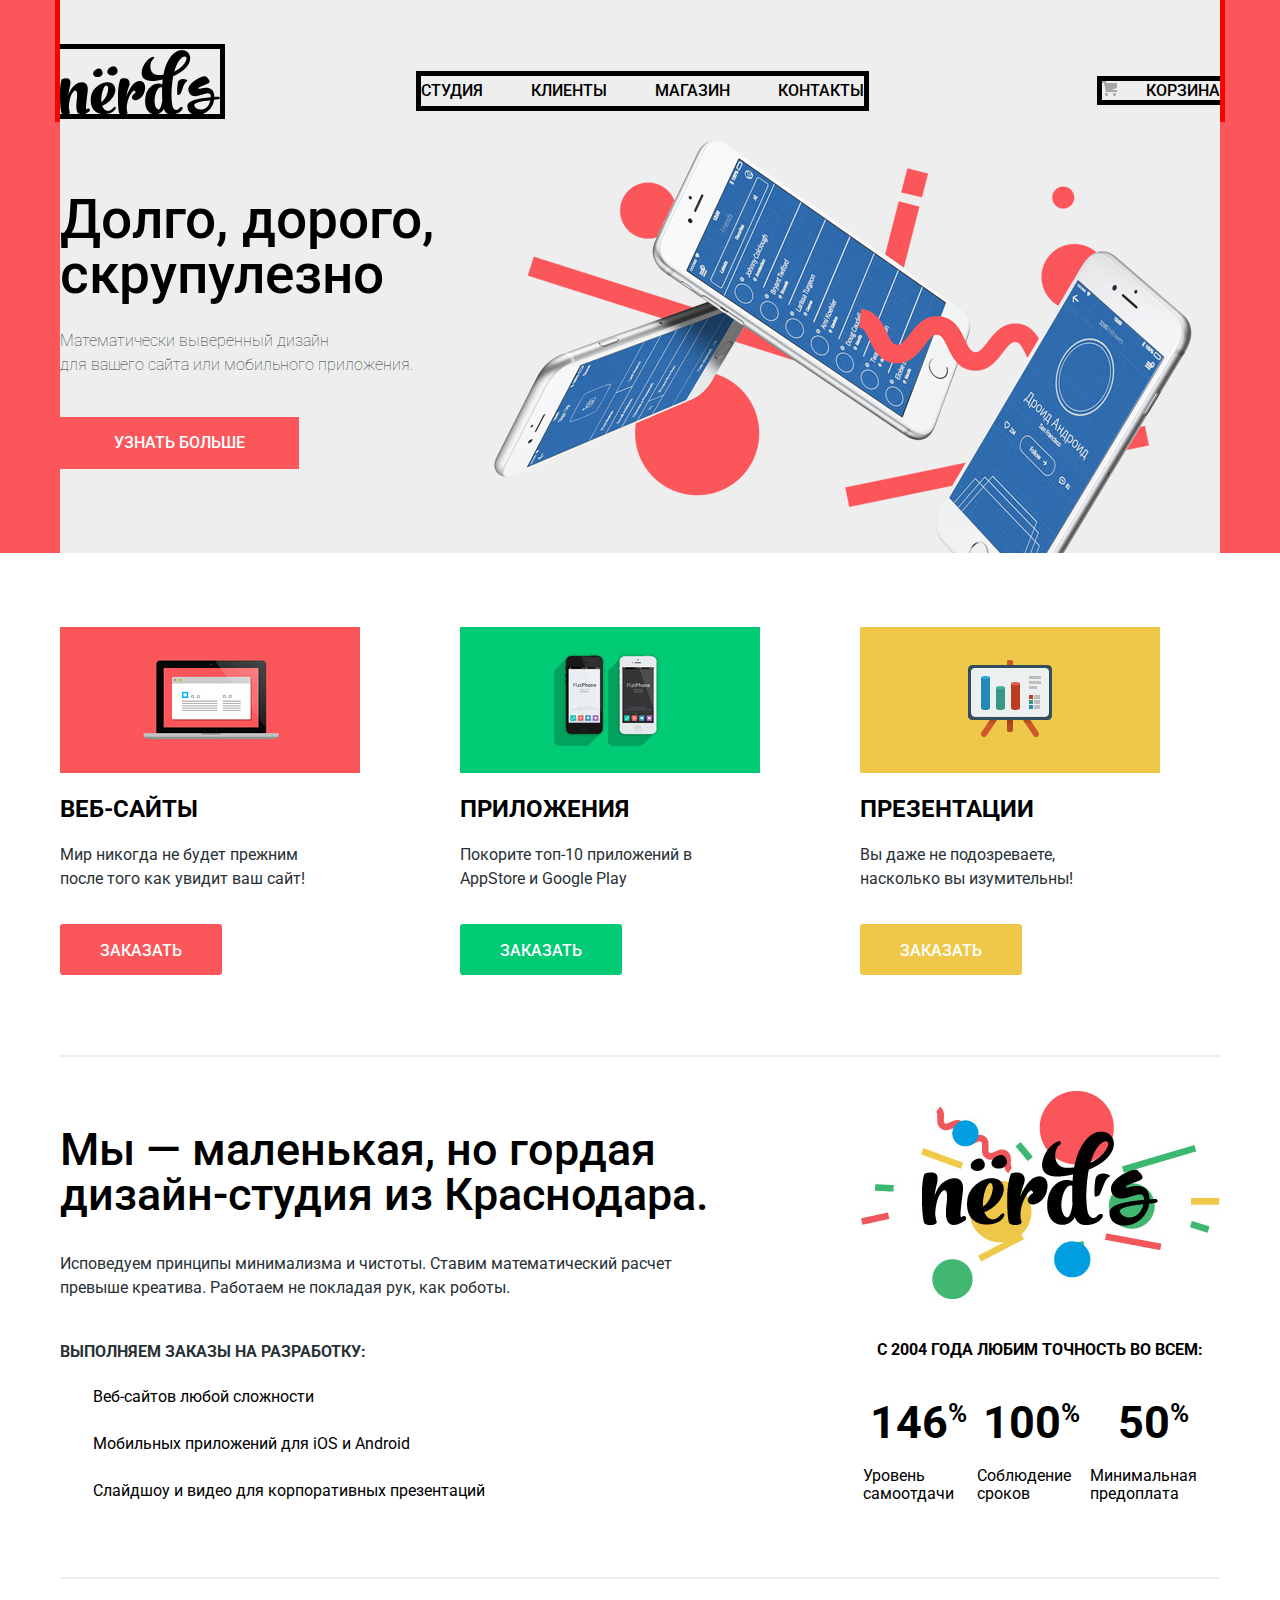
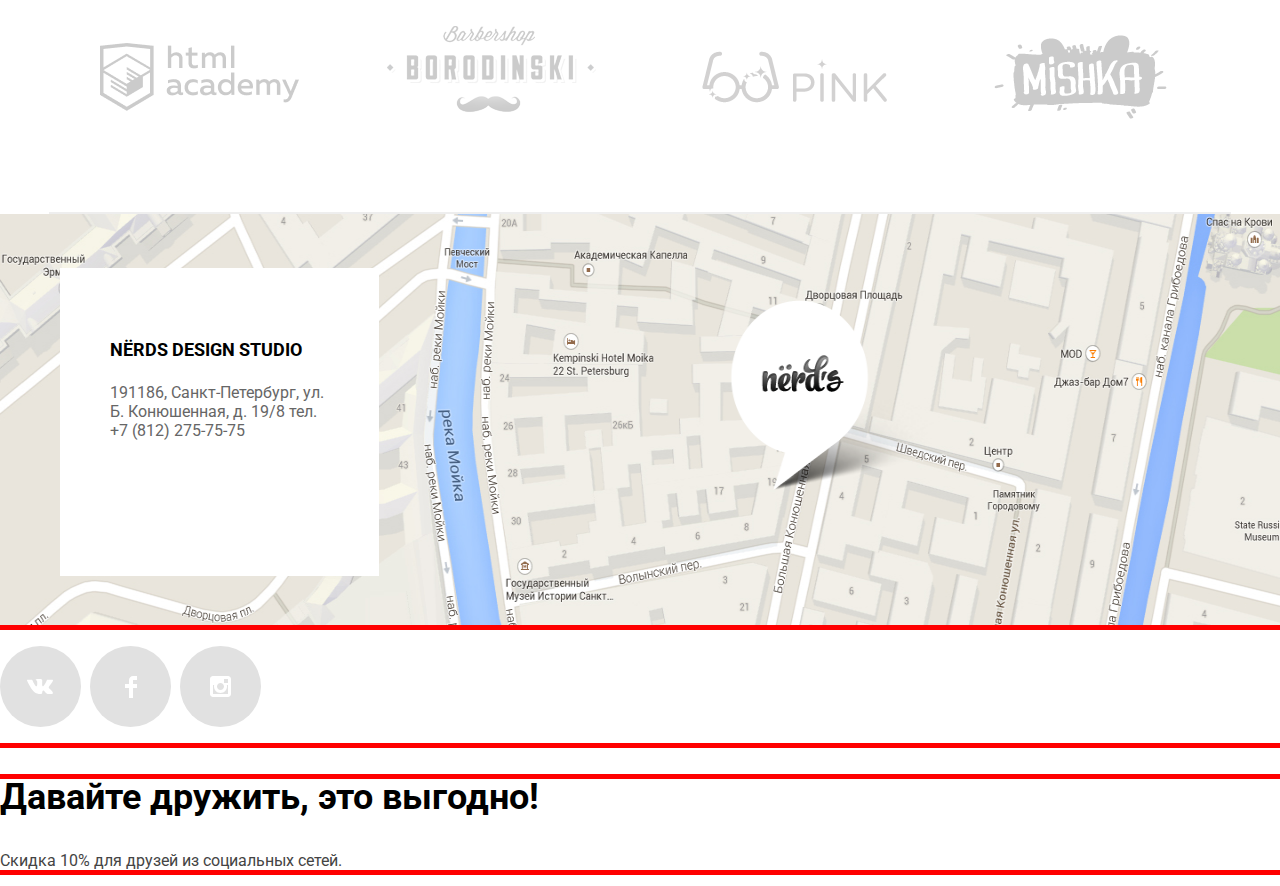
==== index.html @ 8b8b70e6 "Начинаем базовую стилизацию_15" ====
<!DOCTYPE html>
<html lang="ru" class="page">

<head>
    <meta charset="utf-8">
    <title>HTML Academy: Нёрдс</title>
    <link rel="stylesheet" href="css/normalize.css">
    <link rel="stylesheet" href="css/style.css">
    <link href="https://fonts.googleapis.com/css2?family=Roboto:wght@100;500;700&display=swap" rel="stylesheet">

</head>

<body class="page-body">
    <div class="header-bg">
        <div class="container">
            <header class="navigation">
                <nav class="main-navigation">
                    <h1 class="visually-hidden">Дизайн студия</h1>
                    <a href="index.html" class="logo">
                        <svg width="160" height="66" viewBox="0 0 160 66" fill="none" xmlns="http://www.w3.org/2000/svg">
                            <path fill-rule="evenodd" clip-rule="evenodd"
                                d="M48.031 24.783C51.682 28.757 59.647 25.158 57.062 19.861C55.336 16.305 52.75 17.13 50.904 18.041C47.208 19.82 46.509 23.088 48.031 24.783ZM42.105 22.002C44.481 26.868 37.168 30.173 33.813 26.523C32.415 24.968 33.058 21.963 36.449 20.33C38.146 19.494 40.522 18.734 42.105 22.002ZM157.936 50.374C156.715 50.5332 155.442 50.6425 154.221 50.7474L154.179 50.751V50.807C151.764 68.171 127.991 71.038 127.4 57.406C127.131 51.239 138.993 49.456 150.798 48.318C151.007 42.9112 147.233 44.1234 142.648 45.5959C137.829 47.1437 132.115 48.979 129.19 43.717C124.171 34.692 143.822 25.779 145.918 27.615C152.271 33.1766 149.4 34.2063 144.727 35.8824L144.539 35.95C135.049 39.36 138.748 40.057 140.028 39.676C147.597 37.423 154.394 38.636 154.34 47.993C154.955 47.9419 155.557 47.9025 156.154 47.8634L156.154 47.8634C156.807 47.8207 157.452 47.7784 158.097 47.722C160.403 47.507 160.564 50.157 157.936 50.374ZM150.422 51.13C141.298 52.158 133.409 53.566 134.269 56.485C135.985 62.058 147.846 63.303 150.422 51.13ZM117.79 34.23C116.975 39.88 116.996 45.881 117.678 45.918C118.012 45.937 119.982 45.572 120.617 44.411C121.226 43.2934 121.794 41.7543 122.388 40.141L122.388 40.1409L122.388 40.1409L122.388 40.1408L122.388 40.1407L122.388 40.1406L122.388 40.1405C123.586 36.8907 124.895 33.3397 126.883 32.324C129.725 30.873 118.795 27.279 117.79 34.23ZM28.883 62.666C20.964 68.004 14.664 66.825 16.671 51.818C18.121 40.914 15.723 40.297 13.549 42.376C10.704 45.073 8.921 52.099 8.865 58.788C9.12323 60.3951 9.45828 61.9889 9.869 63.564C10.203 65.194 4.962 66.879 1.895 64.575C0.837 63.79 0 55.865 0 45.131C0 36.307 1.171 30.236 2.23 29.956C10.259 27.765 11.542 31.304 9.813 37.937C9.12537 40.5343 8.65871 43.1851 8.418 45.861C10.091 41.197 12.489 37.376 15.221 35.688C22.637 31.024 28.826 33.215 27.655 42.489C25.648 59.069 25.481 61.316 27.265 60.024C29.496 58.45 30.945 61.262 28.883 62.666ZM41.766 65.142C47.176 65.761 52.807 64.074 54.982 60.59C56.821 57.667 55.316 56.655 53.197 59.015C48.737 64.131 44.109 61.826 42.158 56.655L42.66 56.487C52.082 52.721 57.992 42.493 54.257 36.704C49.126 28.723 33.069 35.86 31.061 47.045C29.221 57.386 34.016 64.299 41.766 65.142ZM41.377 53.172C47.232 49.013 49.183 39.852 47.566 37.267C45.838 34.57 42.492 38.784 41.321 49.013C41.21 50.474 41.21 51.878 41.377 53.172ZM77.125 51.051C79.188 50.376 81.494 48.499 83.091 45.992C83.538 45.289 83.914 44.657 84.43 43.012C84.3675 43.2111 84.3915 43.1204 84.4509 42.8953C84.5588 42.4863 84.7839 41.6335 84.82 41.271C84.82 41.215 84.876 40.932 84.932 40.822C86.157 33.965 81.921 30.086 76.065 33.009C72.776 34.638 68.706 40.822 66.253 47.51C66.866 43.912 67.925 40.484 69.096 37.111C71.103 31.154 67.368 28.119 60.956 29.862C59.896 30.143 57.945 37.955 57.945 46.779C57.945 57.513 58.503 63.695 59.562 64.483C62.628 66.843 68.092 65.101 67.535 63.527C67.3189 62.9291 67.1554 62.3284 66.9926 61.7303L66.977 61.673C66.977 61.504 66.977 61.335 66.922 61.167C65.861 54.196 69.933 44.532 73.278 41.946C74.17 41.215 75.396 41.721 75.564 43.632C72.832 44.981 71.94 47.342 71.94 48.353C71.94 51.107 74.727 51.781 77.125 51.051Z"
                                fill="black" />
                            <path fill-rule="evenodd" clip-rule="evenodd"
                                d="M113.207 27.161C112.726 29.6539 112.354 32.1666 112.092 34.692C111.033 44.752 111.48 53.688 112.705 57.678C113.431 59.815 116.162 62.624 118.783 59.701C121.626 56.498 124.75 58.352 120.957 62.117C118.617 64.422 114.268 65.995 109.918 65.545C106.795 65.152 104.9 63.13 103.784 60.04C103.34 60.938 102.837 61.725 102.224 62.342C100.105 64.535 97.5389 65.772 94.2499 65.434C87.6129 64.704 83.7119 57.511 85.5509 47.281C87.5029 36.49 96.87 32.556 102.279 35.424C102.391 34.075 102.502 32.725 102.614 31.32C102.641 31.1795 102.655 31.039 102.669 30.8985C102.683 30.758 102.696 30.6175 102.724 30.477C101.079 30.8387 99.424 31.1575 97.7619 31.433C73.7869 35.423 82.0399 15.864 87.8939 10.75C94.53 5.01701 95.2539 8.89501 93.1909 10.188C89.5109 12.548 87.8939 26.093 98.4319 26.093C100.161 26.093 101.778 25.981 103.394 25.812C106.685 7.49001 116.665 -1.39099 124.75 1.53201C133.726 4.79201 132.779 19.067 113.207 27.161ZM102.279 51.554C102.055 48.012 102.055 44.022 102.112 39.918C102.112 39.6576 102.127 39.3974 102.141 39.1449C102.155 38.9068 102.168 38.6754 102.168 38.457C98.8219 36.939 95.5329 42.11 94.6949 49.249C93.7489 57.622 97.483 62.062 99.6029 60.04C101.22 58.409 102.056 53.237 102.279 51.554ZM126.365 8.38901C124.581 5.74701 118.058 8.95101 114.267 22.721C123.802 18.167 127.593 10.299 126.365 8.38901Z"
                                fill="black" />
                        </svg>
                    </a>
                    <div class="topmenu2">
                        <nav class="topmenu uppercase">
                            <ul class="site-navigation">
                                <li><a href="#"> Студия</a> </li>
                                <li><a href="#"> Клиенты</a></li>
                                <li><a href="catalog.html"> Магазин</a></li>
                                <li><a href="#"> Контакты</a></li>
                            </ul>
                        </nav>
                    </div>
                    <div class="cart-navigation">
                        <a href="#" class="cart uppercase">
                            <svg width="15" height="15" viewBox="0 0 15 15" fill="none" xmlns="http://www.w3.org/2000/svg">
                                <path
                                    d="M4.5 15C5.32843 15 6 14.3284 6 13.5C6 12.6716 5.32843 12 4.5 12C3.67157 12 3 12.6716 3 13.5C3 14.3284 3.67157 15 4.5 15Z"
                                    fill="#A6A6A6" />
                                <path
                                    d="M12.5 15C13.3284 15 14 14.3284 14 13.5C14 12.6716 13.3284 12 12.5 12C11.6716 12 11 12.6716 11 13.5C11 14.3284 11.6716 15 12.5 15Z"
                                    fill="#A6A6A6" />
                                <path d="M15 2H4.07L3.648 0H0V2H2.031L4.016 11H15V9H9.441L15 6.951V2Z" fill="#A6A6A6" />
                            </svg> Корзина
                        </a>
                    </div>
                </nav>
            </header>
        </div>
    </div>

    <main>
        <div class="header-bg">
            <div class="container">
                <section class="slider">
                    <h2 class="visually-hidden"> Карусель списком</h2>
                    <ul>
                        <li>
                            <div class="details">
                                <div>
                                    <p class="slogan">Долго, дорого, скрупулезно </p>
                                    <p class="slogan-descripton">Математически выверенный дизайн<br>для вашего сайта или мобильного приложения.
                                    </p>
                                    <a href="#" class="button uppercase">Узнать больше</a>
                                </div>
                                <img src="img/nerds-index-slide11.jpg" width="760" height="431" alt="Мобильный телефон в слайдере">
                            </div>
                        </li>
                        <li>
                            <!--второй слайд-->
                        </li>
                        <li>
                            <!--третий слайд-->
                        </li>
                    </ul>
                </section>
            </div>
        </div>
        <div class="container">
            <section class="services-company">
                <h2 class="visually-hidden">Продукты компании</h2>
                <article class="products-art">
                    <div class="products"> </div>
                    <p class="service-name uppercase">Веб-Сайты</p>
                    <p class="service-description">Мир никогда не будет прежним<br> после того как увидит ваш сайт!</p>
                    <a href="#" class="button uppercase">Заказать</a>
                </article>
                <article class="products-art2">
                    <div class="apps"></div>
                    <p class="service-name uppercase">Приложения</p>
                    <p class="service-description">Покорите топ-10 приложений в AppStore и Google Play</p>
                    <a href="#" class="button uppercase">Заказать</a>
                </article>
                <article class="products-art3">
                    <div class="slides"> </div>
                    <p class="service-name uppercase">Презентации</p>
                    <p class="service-description">Вы даже не подозреваете,<br> насколько вы изумительны!</p>
                    <a href="#" class="button uppercase">Заказать</a>
                </article>
            </section>

            <hr class="devider">

            <section>

                <h2 class="visually-hidden">Коротко о компании</h2>
                <div class="company-info-main">

                    <div class="company-info">
                        <p class="slogan2">Мы — маленькая, но гордая<br>дизайн-студия из Краснодара.</p>
                        <p class="slogan2-details">Исповедуем принципы минимализма и чистоты. Ставим математический расчет
                            <br> превыше креатива. Работаем не покладая рук, как роботы. </p>
                        <h3 class="uppercase">Выполняем заказы на разработку:</h3>
                        <ul>
                            <li>Веб-сайтов любой сложности</li>
                            <li>Мобильных приложений для iOS и Android</li>
                            <li>Слайдшоу и видео для корпоративных презентаций</li>
                        </ul>
                    </div>
                    <div class="company-info2">
                        <img src="img/nerds-illustration1.png" width="360" height="208" alt="Цветной логотип компании">
                        <p class="company-date uppercase">с 2004 года Любим точность во всем:</p>
                        <table>
                            <tr>
                                <th class="company-relusts">146<sup class="percent-symbol">%</sup></th>
                                <th class="company-relusts">100<sup class="percent-symbol">%</sup></th>
                                <th class="company-relusts">50<sup class="percent-symbol">%</sup></th>
                            </tr>
                            <tr>
                                <td>
                                    <p class="company-relusts-description">Уровень самоотдачи</p>
                                </td>
                                <td>
                                    <p class="company-relusts-description">Соблюдение сроков</p>
                                </td>
                                <td>
                                    <p class="company-relusts-description">Минимальная предоплата</p>
                                </td>
                            </tr>
                        </table>
                    </div>
                </div>

            </section>

            <hr class="devider2">

            <section class="partners">
                <h2 class="visually-hidden">Логотипы компаний</h2>
                <ul>
                    <li class="first-partner">
                        <a href="https://htmlacademy.ru/intensive/htmlcss">
                            <img src="img/logo-11.png" width="199" height="68" alt="htmlacademy">
                        </a>
                    </li>
                    <li class="second-partner">
                        <a href="#">
                            <img src="img/logo-22.png" width="209" height="90" alt="Партнёр Barbershop">
                        </a>
                    </li>
                    <li class="third-partner">
                        <a href="#">
                            <img src="img/logo-32.png" width="185" height="52" alt="Партнёр Pink">
                        </a>
                    </li>
                    <li class="fourth-partner">
                        <a href="#">
                            <img src="img/logo-42.png" width="173" height="84" alt="Партнёр Mishka">
                        </a>
                    </li>
                </ul>
        </div>
        </section>
    </main>
    <div class="devider container">
    </div>
    <footer class="footer-social">
        <section>
            <div class="adr">
                <h2 class="visually-hidden"> Адрес студии</h2>
                <div class="container" style="position: relative;">
                    <div class="company-adr">
                        <p class="company-name uppercase">NЁRDS DESIGN STUDIO</p>
                        <p class="company-adress"> 191186, Санкт-Петербург, ул. Б. Конюшенная, д. 19/8 тел. +7 (812) 275-75-75
                        </p>
                        <a href="" class="button contactus">Напишите нам</a>
                    </div>
                </div>
                <img src="img/map1.png" width="1440" height="416" alt="Карта">
            </div>
            <div class="contactus">
                <form name="contactus">
                    <fieldset>
                        <legend>
                            <h3>напишите нам</h3>
                        </legend>
                        <label>Ваше имя</label>
                        <p>
                            <input type="text" placeholder="Имя Фамилия" pattern="[А-Яа-я]*?\s[А-Яа-я]*">
                        </p>
                        <label>Ваш email</label>
                        <p>
                            <input type="email" placeholder="email@example.com">
                        </p>
                        <label>Текст письма</label>
                        <p>
                            <textarea placeholder="В свободной форме" rows="10">
                </textarea>
                        </p>
                        <button type="submit">Отправить</button>
                    </fieldset>
                </form>
            </div>
        </section>

        <section>
            <h2 class="visually-hidden">Социальные сети</h2>
            <div class="social-links">
                <ul>
                    <li>
                        <a href="#" class="social-button">
                            <svg width="27" height="15" viewBox="0 0 27 15" fill="none" xmlns="http://www.w3.org/2000/svg">
                                    <path
                                        d="M16.138 11.51C17.094 11.201 18.318 13.55 19.621 14.449C20.599 15.13 21.348 14.983 21.348 14.983L24.821 14.933C24.821 14.933 26.636 14.821 25.778 13.379C25.707 13.259 25.275 12.31 23.193 10.357C21.016 8.31404 21.311 8.64504 23.932 5.11304C25.529 2.96004 26.168 1.64504 25.968 1.08504C25.776 0.546037 24.603 0.686037 24.603 0.686037L20.69 0.713037C20.309 0.714037 19.986 0.832037 19.839 1.22804C19.836 1.23204 19.218 2.89404 18.394 4.30704C16.653 7.29604 15.958 7.45504 15.67 7.26804C15.009 6.83504 15.176 5.53104 15.176 4.60404C15.176 1.70704 15.608 0.499037 14.33 0.187037C13.903 0.0830374 13.591 0.0150374 12.502 0.00503741C11.11 -0.0159626 9.92797 0.00503743 9.25797 0.334037C8.81297 0.557037 8.47197 1.04604 8.67897 1.07404C8.93897 1.10904 9.52197 1.23404 9.83397 1.66004C10.235 2.21204 10.223 3.44904 10.223 3.44904C10.223 3.44904 10.452 6.86004 9.68297 7.28304C9.15497 7.57304 8.43297 6.98104 6.87997 4.26704C6.08697 2.87904 5.48797 1.34504 5.48797 1.34504C5.48797 1.34504 5.37197 1.06004 5.16197 0.904037C4.91197 0.719037 4.56197 0.660037 4.56197 0.660037L0.84797 0.684037C0.84797 0.684037 0.28997 0.700037 0.0849697 0.946037C-0.0970303 1.16404 0.0699697 1.61404 0.0699697 1.61404C0.0699697 1.61404 2.97897 8.49504 6.27297 11.961C9.29297 15.143 12.725 14.932 12.725 14.932H14.28C14.28 14.932 14.749 14.878 14.989 14.62C15.213 14.38 15.203 13.929 15.203 13.929C15.203 13.929 15.172 11.82 16.138 11.51Z"
                                        fill="white" />
                                </svg>
                            <span class="visually-hidden">Вконтакте</span>
                        </a>
                    </li>
                    <li>
                        <a href="#" class="social-button">
                            <svg width="12" height="22" viewBox="0 0 12 22" fill="none" xmlns="http://www.w3.org/2000/svg">
                                    <path d="M12 4V0H8C5.79086 0 4 1.79086 4 4V8H0V12H4V22H8V12H12V8H8V4H12Z"
                                        fill="white" />
                                </svg>

                            <span class="visually-hidden">Фейсбук</span>
                        </a>
                    </li>
                    <li>
                        <a href="#" class="social-button">
                            <svg width="21" height="21" viewBox="0 0 21 21" fill="none" xmlns="http://www.w3.org/2000/svg">
                                    <path fill-rule="evenodd" clip-rule="evenodd"
                                        d="M3 0H18C19.65 0 21 1.35 21 3V18C21 19.65 19.65 21 18 21H3C1.35 21 0 19.65 0 18V3C0 1.35 1.35 0 3 0ZM14 10.5C14 8.57 12.43 7 10.5 7C8.57 7 7 8.57 7 10.5C7 12.43 8.57 14 10.5 14C12.43 14 14 12.43 14 10.5ZM3 18V9H4.181C4.0626 9.49127 4.00186 9.99467 4 10.5C4 14.0899 6.91015 17 10.5 17C14.0899 17 17 14.0899 17 10.5C16.9986 9.99464 16.9379 9.49118 16.819 9H18V18H3ZM14 7H18V3H14V7Z"
                                        fill="white" />
                                </svg>
                            <span class="visually-hidden">Инстаграм</span>
                        </a>
                    </li>
                </ul>
            </div>
            <div class="discount-main">
                <p class="discount">Давайте дружить, это выгодно!</p>
                <p class="discount-details">Скидка 10% для друзей из социальных сетей.</p>
            </div>
        </section>
    </footer>
</body>

</html>
---- css/style.css ----
/* Variables */

 :root {
    --white: #FFFFFF;
    --black: #000000;
    --black2: #444444;
    --grey: #E1E1E1;
    --grey2: #A6A6A6;
    --light-dark: #283136;
    --dark-grey: #666666;
    --light-grey: #DFDFDF;
    --red: #FB565A;
    --red2: #E74246;
    --red3: #D7373B;
    --light-backgroud: #EEEEEE;
    --green: #00CA74;
    --green2: #00BC6C;
    --green3: #00AA62;
    --orange: #EFC84A;
    --orange2: #EAB534;
    --orange3: #E5A722;
}


/* Global */

body {
    margin: 0;
    font-family: "Roboto", "Arial", sans-serif;
    font-style: normal;
    color: var(--black);
    font-weight: normal;
    background-color: var(--white);
    height: auto;
    background-position: top center;
    background-repeat: no-repeat;
}

img {
    max-width: 100%
}

a {
    text-decoration: none
}

.visually-hidden {
    position: absolute !important;
    clip: rect(1px 1px 1px 1px);
    clip: rect(1px, 1px, 1px, 1px);
    padding: 0 !important;
    border: 0 !important;
    height: 1px !important;
    width: 1px !important;
    overflow: hidden;
    display: none;
}

.uppercase {
    text-transform: uppercase;
}

.slogan {
    font-weight: 500;
    font-size: 55px;
    line-height: 55px;
    margin: 0px;
    padding-top: 70px;
}

.slogan-descripton {
    font-weight: 100;
    font-size: 16px;
    line-height: 24px;
    color: var(--light-dark);
    margin: 0px;
    padding-top: 27px;
}

.topmenu {
    outline: 5px solid black;
}

.topmenu a {
    font-weight: 500;
    font-size: 16px;
    line-height: 30px;
    color: var(--black);
}

.cart {
    font-weight: 500;
    font-size: 16px;
    line-height: 30px;
    text-align: right;
    color: var(--black);
    outline: 5px solid black;
}

.logo {
    outline: 5px solid black;
    width: 160px;
    height: 65px;
    margin-top: 49px;
}

.logo:focus svg path {
    fill: var(--grey2);
}

.catalog-item svg {
    opacity: 0.12;
}

.catalog-item:hover svg {
    opacity: 1;
}

.button {
    font-weight: 500;
    font-size: 16px;
    line-height: 18px;
    text-align: center;
    color: var(--white);
}

.products,
.apps,
.slides {
    width: 300px;
    height: 146px
}

.products {
    background-image: url("../img/illustration-11.png");
    background-repeat: no-repeat;
    background-color: var(--red);
}

.apps {
    background-image: url("../img/illustration-21.png");
    background-repeat: no-repeat;
    background-color: var(--green);
}

.slides {
    background-image: url("../img/illustration-31.png");
    background-repeat: no-repeat;
    background-color: var(--orange);
}

.products a,
.details a {
    background-color: var(--red);
}

.details a:hover,
.products a:hover {
    background-color: var(--red2);
}

.details a:focus,
.products a:focus {
    background-color: var(--red3);
}

.apps a {
    background-color: var(--green);
}

.apps a:hover {
    background-color: var(--green2);
}

.apps a:focus {
    background-color: var(--green3);
}

.slides a:hover {
    background-color: var(--orange2);
}

.slides a:focus {
    background-color: var(--orange3);
}


/*ПАРТЕНРЫ.ЛОГОТИПЫ*/

.partners a {
    opacity: 0.2;
}

.partners a:hover {
    opacity: 1;
}

.partners a:focus {
    opacity: 0.1;
}

.service-description {
    font-weight: 400;
    font-size: 16px;
    line-height: 24px;
    color: var(--light-dark);
    padding-top: 20px;
    margin: 0px;
    margin-bottom: 50px;
}

.slogan2 {
    font-weight: 500;
    font-size: 45px;
    line-height: 45px;
    margin-top: 36px;
    margin-bottom: 35px;
}

.slogan2-details {
    font-size: 16px;
    line-height: 24px;
    color: var(--light-dark);
    padding-top: 0px;
    margin: 0;
}

.company-date {
    font-weight: 700;
    font-size: 16px;
    line-height: 24px;
    text-align: center;
    margin: 0;
    padding-top: 35px;
}

.company-relusts {
    font-weight: 700;
    font-size: 45px;
    line-height: 64px;
}

.percent-symbol {
    font-weight: 700;
    font-size: 26px;
    line-height: 40px;
}

.company-name {
    font-weight: 700;
    font-size: 18px;
    line-height: 30px;
}

.discount {
    font-weight: 700;
    font-size: 36px;
    line-height: 36px;
}

.discount-details {
    color: var(--black2)
}


/*Проблема с opacity со скрытием формы*/

.contactus {
    display: none;
}

.slider,
.navigation {
    background-color: var(--light-backgroud);
}

.topmenu a:hover,
.cart:hover {
    color: var(--red);
}


/* Футер */

.social-button {
    background-color: var(--grey);
    border-radius: 50%;
    width: 81px;
    height: 81px;
    display: block;
    display: flex;
    align-items: center;
}

.social-button:hover {
    background-color: var(--red2)
}

.social-button:focus {
    background-color: var(--red3)
}


/*Каталог*/

.catalog h3 {
    text-transform: uppercase;
}

.price {
    background-color: var(--red);
    color: var(--white);
}

.price:hover {
    background-color: var(--red2);
}

.price:focus {
    background-color: var(--red3);
}

.catalog-desc {
    background-color: var(--light-backgroud);
    width: 360px;
    height: 231px;
}

.catalog-desc h3:hover {
    color: var(--red);
}

.catalog-desc h3:focus {
    opacity: 0.3;
}

.filter-header {
    font-weight: 700;
    font-size: 18px;
    line-height: 30px;
}

.sort a {
    font-size: 14px;
    line-height: 18px;
}

.item-header {
    font-weight: 700;
    font-size: 18px;
    line-height: 30px;
}

.page-swither {
    font-weight: 500;
    font-size: 16px;
    line-height: 18px;
}


/* Пагинация*/

.pagination-list li {
    width: 50px;
    height: 50px;
    border-radius: 3px;
}

.pagination-list a {
    background-color: var(--light-backgroud);
    color: var(--black);
}

.pagination-list a:hover {
    background-color: var(--light-grey);
}

.pagination-list a:focus {
    background-color: var(--light-grey);
    opacity: 0.3;
}

.comany-info h3 {
    font-weight: 700;
    font-size: 16px;
    line-height: 24px;
}

.comapny-info ul {
    list-style-image: url("../img/svg/Rectangle10.svg");
}

.comapny-info li {
    vertical-align: middle;
}

.company-relusts-description {
    font-weight: 400;
    font-size: 16px;
    line-height: 18px;
    margin-top: 8px;
}

.company-adress {
    color: var(--dark-grey);
}

.by-price,
.by-type,
.by-name {
    opacity: 0.3;
}

.by-price:hover,
.by-type:hover,
.by-name:hover {
    opacity: 0.6;
}

.pagination-item.active {
    background: rgba(0, 0, 0, 0.0001);
    border: 3px solid #DBDBDB;
}

.sort-asc,
.sort-desc {
    color: var(--black);
    opacity: 0.6;
}

.sort-asc:hover,
.sort-desc:hover {
    color: var(--black);
    opacity: 0.3;
}

.sort-asc:focus,
.sort-desc:focus {
    color: var(--black);
}

.page {
    height: 100%;
}

.page-body {
    min-height: 100%;
    display: grid;
    grid-template-rows: min-content 1fr min-content;
    align-content: start;
}

.container {
    width: 1160px;
    margin: 0 auto;
    padding: 0 10px;
}

.navigation {
    outline: 5px solid red;
}

.header-bg {
    background-color: var(--red);
}

.main-navigation {
    display: flex;
    justify-content: space-between;
}

.site-navigation li {
    display: inline-block;
    padding: 0 44px 0 0;
}

.site-navigation li:last-child {
    padding: 0;
}

.site-navigation {
    padding: 0;
    margin-top: 76px;
}

.cart-navigation {
    margin-top: 76px;
    margin-left: 38px;
}

.cart-navigation svg {
    padding-right: 25px;
}

.slider ul {
    margin: 0px;
    padding-left: 0px;
    list-style: none;
}

.details {
    display: flex;
}

.details .button {
    padding: 20px;
    margin: 40px 0px;
    display: inline-block;
    padding: 17px 54px 17px 54px;
}

.services-company {
    display: flex;
    justify-content: space-between;
    padding-top: 74px;
}

.services-company article {
    width: 300px;
    padding-right: 100px;
}

.service-name {
    font-style: normal;
    font-weight: bold;
    font-size: 24px;
    margin: 0px;
    padding-top: 22px;
}

.services-company .button {
    padding: 17px 40px 15px 40px;
    border-radius: 3px;
}

.products-art a {
    background-color: var(--red);
}

.products-art a:hover {
    background-color: var(--red2);
}

.products-art a:focus {
    background-color: var(--red3);
}

.products-art2 a {
    background-color: var(--green);
}

.products-art2 a:hover {
    background-color: var(--green2);
}

.products-art2 a:focus {
    background-color: var(--green3);
}

.products-art3 a {
    background-color: var(--orange);
}

.products-art3 a:hover {
    background-color: var(--orange2);
}

.products-art3 a:focus {
    background-color: var(--orange3);
}

.company-info-main {
    display: flex;
    padding-top: 26px;
    justify-content: space-between;
}

.company-info {
    width: 660px;
}

.company-info h3 {
    font-size: 16px;
    line-height: 24px;
    color: var(--light-dark);
    margin: 0;
    padding-top: 40px;
    padding-bottom: 7px;
    padding-left: 0px;
}

.company-info ul {
    margin: 0;
    padding-top: 16px;
    padding-left: 33px;
}

.company-info li {
    list-style: none;
    margin: 0;
    padding-bottom: 28px;
}

.comany-info li:before {
    content: "";
    width: 16px;
    height: 16px;
    background-image: url(../img/svg/Rectangle10.svg);
}


/* Не отработало https://htmler.ru/2017/08/28/css-list-style-image-vyiravnivanie-po-vertikali/ */

.company-info2 {
    width: 360px;
}

.devider {
    border-color: var(--light-backgroud);
    background-color: var(--light-backgroud);
    border: solid 1px var(--light-backgroud);
    margin-top: 95px;
}

.devider2 {
    border-color: var(--light-backgroud);
    background-color: var(--light-backgroud);
    border: solid 1px var(--light-backgroud);
    margin-top: 49px;
}

.company-info2 table {
    padding-top: 26px;
}


/* Блок партнеры */

.partners ul {
    display: flex;
    padding: 0;
    margin: 0;
    justify-content: space-between;
}

.partners li {
    display: inline-block;
    padding-top: 20px;
    flex-grow: 1;
}

.partners a {
    display: flex;
    justify-content: center;
    align-items: center;
    height: 80px;
}

li.first-partner {
    padding-top: 50px;
    padding-left: 0px;
    padding-right: 0px;
    margin-left: -13px;
}

li.second-partner {
    padding-top: 44px;
    padding-left: 0px;
    margin-left: -19px;
}

li.third-partner {
    padding-top: 50px;
}

li.fourth-partner {
    padding-top: 50px;
}

.social-links {
    outline: 5px solid red;
    margin: 0;
    display: flex;
}

.social-links ul {
    padding-left: 0;
}

.social-links li {
    display: inline-block;
    align-items: center;
    padding-right: 5px;
    vertical-align: middle
}

.social-links a {
    display: flex;
    justify-content: center;
    align-items: center;
}

.discount-main {
    outline: 5px solid red;
}

.company-adr {
    width: 319px;
    height: 308px;
    position: absolute;
    top: 54px;
    padding: 49px 50px 50px 50px;
    box-sizing: border-box;
    background: white;
}

.adr img {
    margin: 0 auto;
    width: 1440px;
    display: block;
}
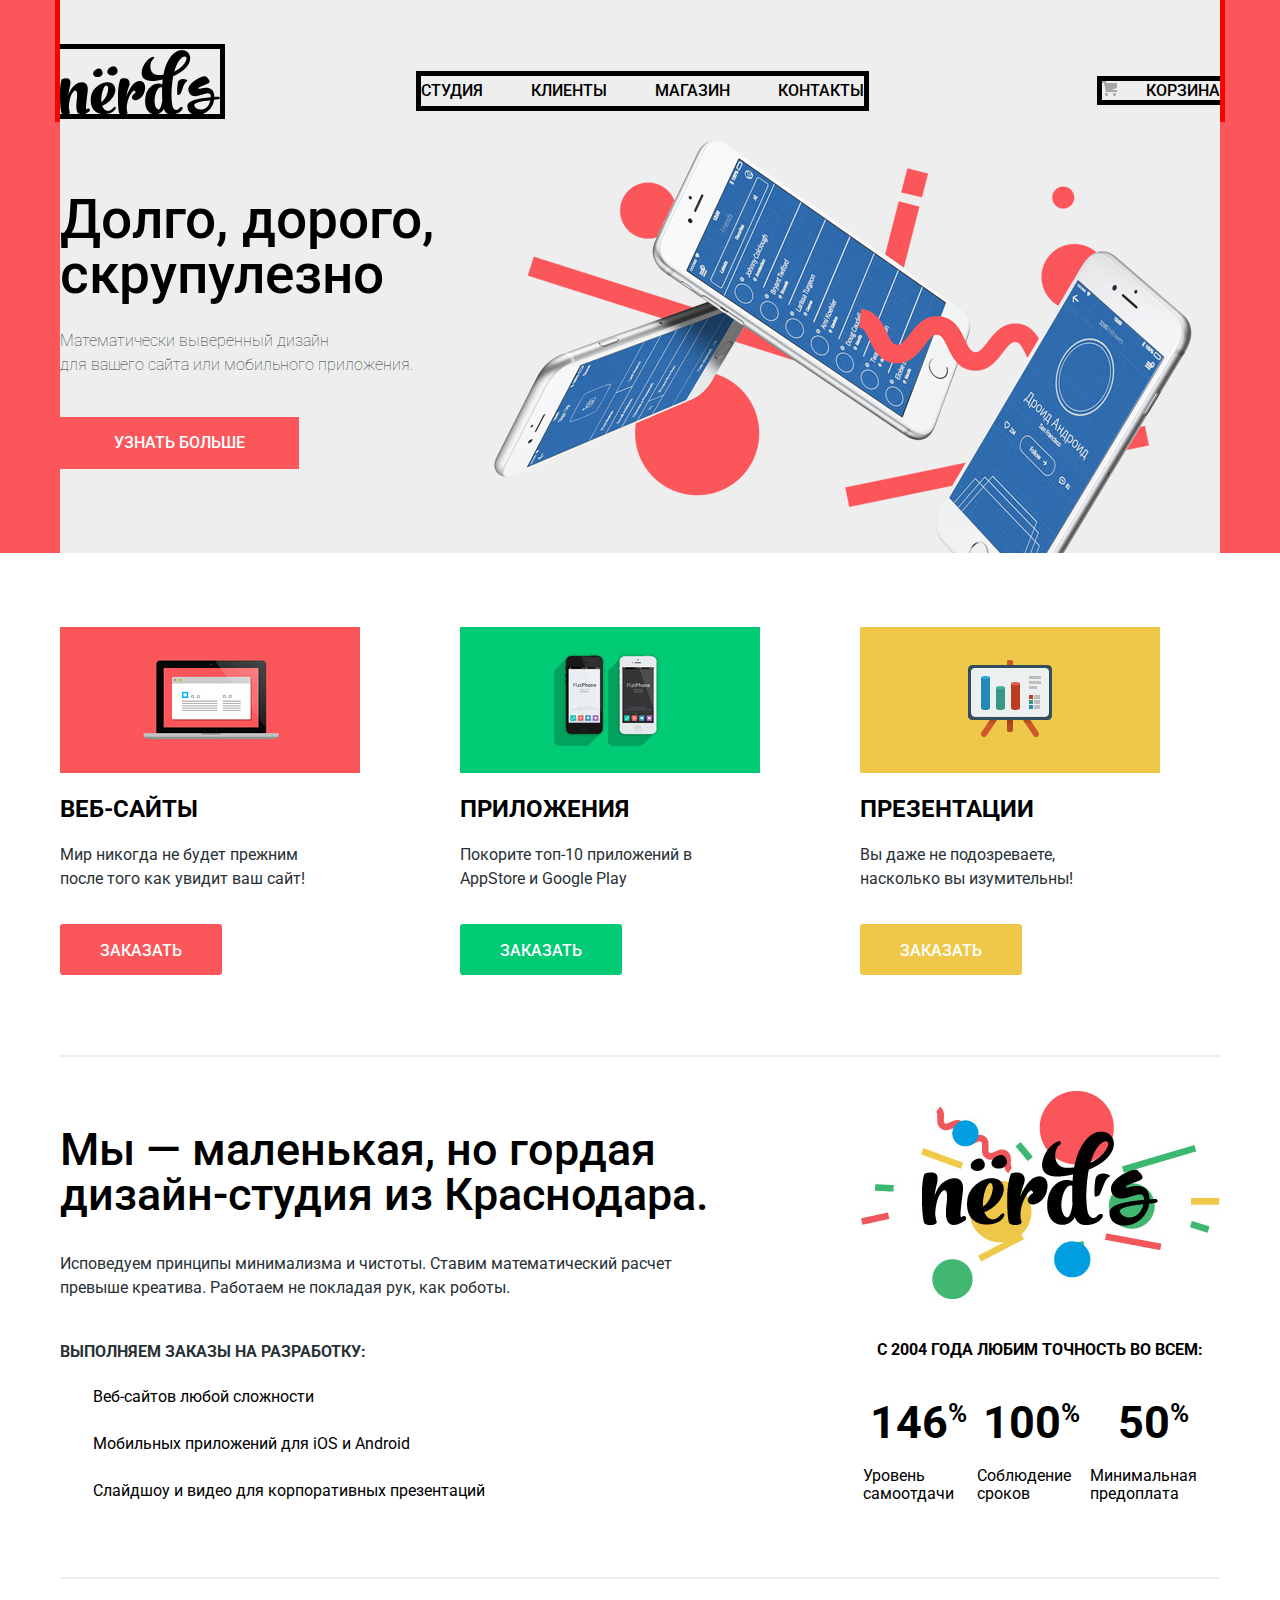
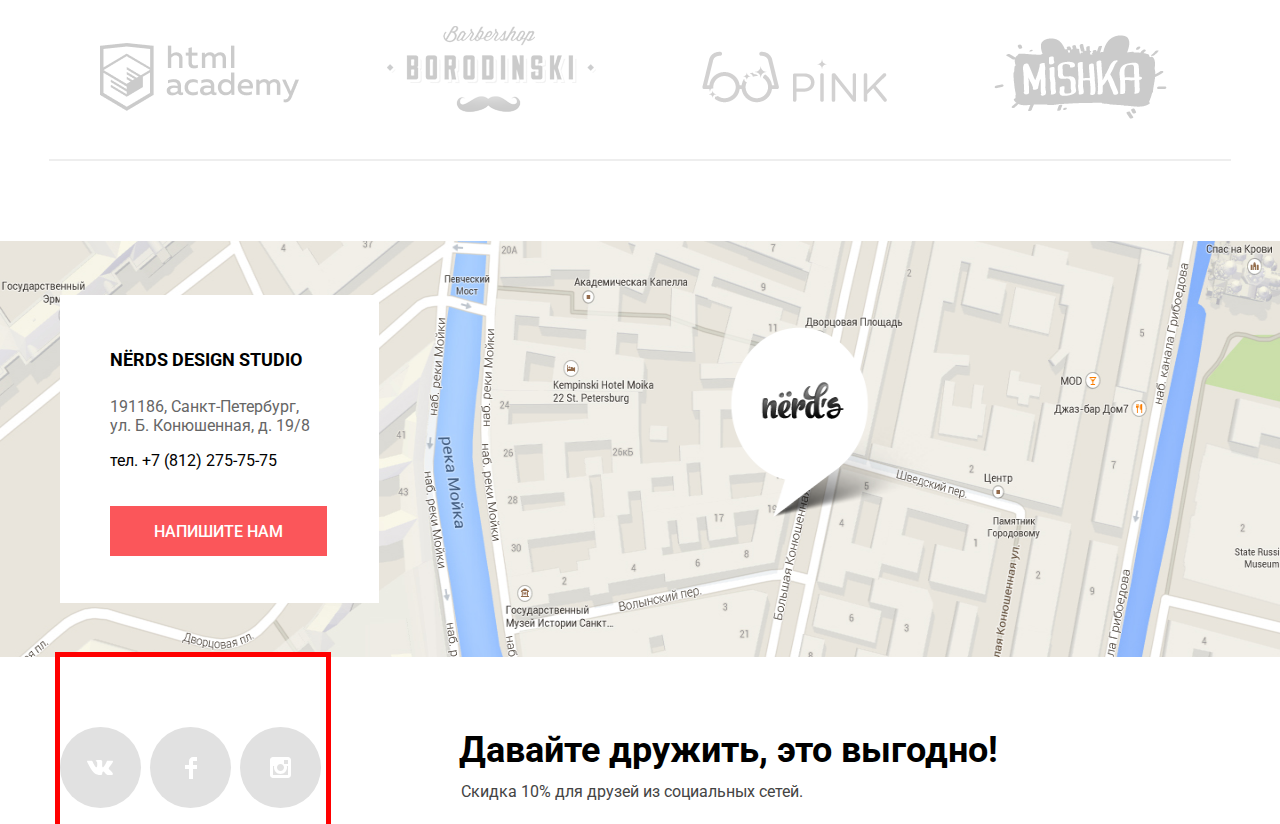
==== commit 7366dcc9: "Начинаем базовую стилизацию_16" ====
--- a/index.html
+++ b/index.html
@@ -175,10 +175,11 @@
                     </li>
                 </ul>
         </div>
+        <hr class="devider3 container">
         </section>
     </main>
-    <div class="devider container">
-    </div>
+
+
     <footer class="footer-social">
         <section>
             <div class="adr">
@@ -186,9 +187,9 @@
                 <div class="container" style="position: relative;">
                     <div class="company-adr">
                         <p class="company-name uppercase">NЁRDS DESIGN STUDIO</p>
-                        <p class="company-adress"> 191186, Санкт-Петербург, ул. Б. Конюшенная, д. 19/8 тел. +7 (812) 275-75-75
-                        </p>
-                        <a href="" class="button contactus">Напишите нам</a>
+                        <p class="company-adress"> 191186, Санкт-Петербург,<br> ул. Б. Конюшенная, д. 19/8</p>
+                        <p>тел. +7 (812) 275-75-75</p>
+                        <a href="" class="button contactus uppercase">Напишите нам</a>
                     </div>
                 </div>
                 <img src="img/map1.png" width="1440" height="416" alt="Карта">
@@ -220,43 +221,45 @@
 
         <section>
             <h2 class="visually-hidden">Социальные сети</h2>
-            <div class="social-links">
-                <ul>
-                    <li>
-                        <a href="#" class="social-button">
-                            <svg width="27" height="15" viewBox="0 0 27 15" fill="none" xmlns="http://www.w3.org/2000/svg">
+            <div class="social-links-main container">
+                <div class="social-links">
+                    <ul>
+                        <li>
+                            <a href="#" class="social-button">
+                                <svg width="27" height="15" viewBox="0 0 27 15" fill="none" xmlns="http://www.w3.org/2000/svg">
                                     <path
                                         d="M16.138 11.51C17.094 11.201 18.318 13.55 19.621 14.449C20.599 15.13 21.348 14.983 21.348 14.983L24.821 14.933C24.821 14.933 26.636 14.821 25.778 13.379C25.707 13.259 25.275 12.31 23.193 10.357C21.016 8.31404 21.311 8.64504 23.932 5.11304C25.529 2.96004 26.168 1.64504 25.968 1.08504C25.776 0.546037 24.603 0.686037 24.603 0.686037L20.69 0.713037C20.309 0.714037 19.986 0.832037 19.839 1.22804C19.836 1.23204 19.218 2.89404 18.394 4.30704C16.653 7.29604 15.958 7.45504 15.67 7.26804C15.009 6.83504 15.176 5.53104 15.176 4.60404C15.176 1.70704 15.608 0.499037 14.33 0.187037C13.903 0.0830374 13.591 0.0150374 12.502 0.00503741C11.11 -0.0159626 9.92797 0.00503743 9.25797 0.334037C8.81297 0.557037 8.47197 1.04604 8.67897 1.07404C8.93897 1.10904 9.52197 1.23404 9.83397 1.66004C10.235 2.21204 10.223 3.44904 10.223 3.44904C10.223 3.44904 10.452 6.86004 9.68297 7.28304C9.15497 7.57304 8.43297 6.98104 6.87997 4.26704C6.08697 2.87904 5.48797 1.34504 5.48797 1.34504C5.48797 1.34504 5.37197 1.06004 5.16197 0.904037C4.91197 0.719037 4.56197 0.660037 4.56197 0.660037L0.84797 0.684037C0.84797 0.684037 0.28997 0.700037 0.0849697 0.946037C-0.0970303 1.16404 0.0699697 1.61404 0.0699697 1.61404C0.0699697 1.61404 2.97897 8.49504 6.27297 11.961C9.29297 15.143 12.725 14.932 12.725 14.932H14.28C14.28 14.932 14.749 14.878 14.989 14.62C15.213 14.38 15.203 13.929 15.203 13.929C15.203 13.929 15.172 11.82 16.138 11.51Z"
                                         fill="white" />
                                 </svg>
-                            <span class="visually-hidden">Вконтакте</span>
-                        </a>
-                    </li>
-                    <li>
-                        <a href="#" class="social-button">
-                            <svg width="12" height="22" viewBox="0 0 12 22" fill="none" xmlns="http://www.w3.org/2000/svg">
+                                <span class="visually-hidden">Вконтакте</span>
+                            </a>
+                        </li>
+                        <li>
+                            <a href="#" class="social-button">
+                                <svg width="12" height="22" viewBox="0 0 12 22" fill="none" xmlns="http://www.w3.org/2000/svg">
                                     <path d="M12 4V0H8C5.79086 0 4 1.79086 4 4V8H0V12H4V22H8V12H12V8H8V4H12Z"
                                         fill="white" />
                                 </svg>
 
-                            <span class="visually-hidden">Фейсбук</span>
-                        </a>
-                    </li>
-                    <li>
-                        <a href="#" class="social-button">
-                            <svg width="21" height="21" viewBox="0 0 21 21" fill="none" xmlns="http://www.w3.org/2000/svg">
+                                <span class="visually-hidden">Фейсбук</span>
+                            </a>
+                        </li>
+                        <li>
+                            <a href="#" class="social-button">
+                                <svg width="21" height="21" viewBox="0 0 21 21" fill="none" xmlns="http://www.w3.org/2000/svg">
                                     <path fill-rule="evenodd" clip-rule="evenodd"
                                         d="M3 0H18C19.65 0 21 1.35 21 3V18C21 19.65 19.65 21 18 21H3C1.35 21 0 19.65 0 18V3C0 1.35 1.35 0 3 0ZM14 10.5C14 8.57 12.43 7 10.5 7C8.57 7 7 8.57 7 10.5C7 12.43 8.57 14 10.5 14C12.43 14 14 12.43 14 10.5ZM3 18V9H4.181C4.0626 9.49127 4.00186 9.99467 4 10.5C4 14.0899 6.91015 17 10.5 17C14.0899 17 17 14.0899 17 10.5C16.9986 9.99464 16.9379 9.49118 16.819 9H18V18H3ZM14 7H18V3H14V7Z"
                                         fill="white" />
                                 </svg>
-                            <span class="visually-hidden">Инстаграм</span>
-                        </a>
-                    </li>
-                </ul>
-            </div>
-            <div class="discount-main">
-                <p class="discount">Давайте дружить, это выгодно!</p>
-                <p class="discount-details">Скидка 10% для друзей из социальных сетей.</p>
+                                <span class="visually-hidden">Инстаграм</span>
+                            </a>
+                        </li>
+                    </ul>
+                </div>
+                <div class="discount-main">
+                    <p class="discount">Давайте дружить, это выгодно!</p>
+                    <p class="discount-details">Скидка 10% для друзей из социальных сетей.</p>
+                </div>
             </div>
         </section>
     </footer>
--- a/css/style.css
+++ b/css/style.css
@@ -250,16 +250,22 @@
     font-weight: 700;
     font-size: 18px;
     line-height: 30px;
+    margin-bottom: 22px;
 }
 
 .discount {
     font-weight: 700;
     font-size: 36px;
     line-height: 36px;
+    padding-left: 119px;
+    margin-bottom: 0px;
 }
 
 .discount-details {
-    color: var(--black2)
+    color: var(--black2);
+    padding-left: 121px;
+    padding-top: 14px;
+    margin-top: 0px;
 }
 
 
@@ -629,6 +635,14 @@
     margin-top: 49px;
 }
 
+.devider3 {
+    border-color: var(--light-backgroud);
+    background-color: var(--light-backgroud);
+    border: solid 1px var(--light-backgroud);
+    margin-top: 42px;
+    margin-bottom: 80px
+}
+
 .company-info2 table {
     padding-top: 26px;
 }
@@ -681,6 +695,7 @@
     outline: 5px solid red;
     margin: 0;
     display: flex;
+    padding-top: 54px;
 }
 
 .social-links ul {
@@ -701,7 +716,13 @@
 }
 
 .discount-main {
-    outline: 5px solid red;
+    width: 880px;
+    padding-top: 39px;
+}
+
+.social-links-main {
+    display: flex;
+    justify-content: space-between;
 }
 
 .company-adr {
@@ -709,9 +730,17 @@
     height: 308px;
     position: absolute;
     top: 54px;
-    padding: 49px 50px 50px 50px;
+    padding: 32px 50px 50px 50px;
     box-sizing: border-box;
     background: white;
+}
+
+.company-adr a {
+    margin: 40px 0px;
+    display: inline-block;
+    padding: 17px 44px 15px 44px;
+    background-color: var(--red);
+    margin-top: 20px;
 }
 
 .adr img {
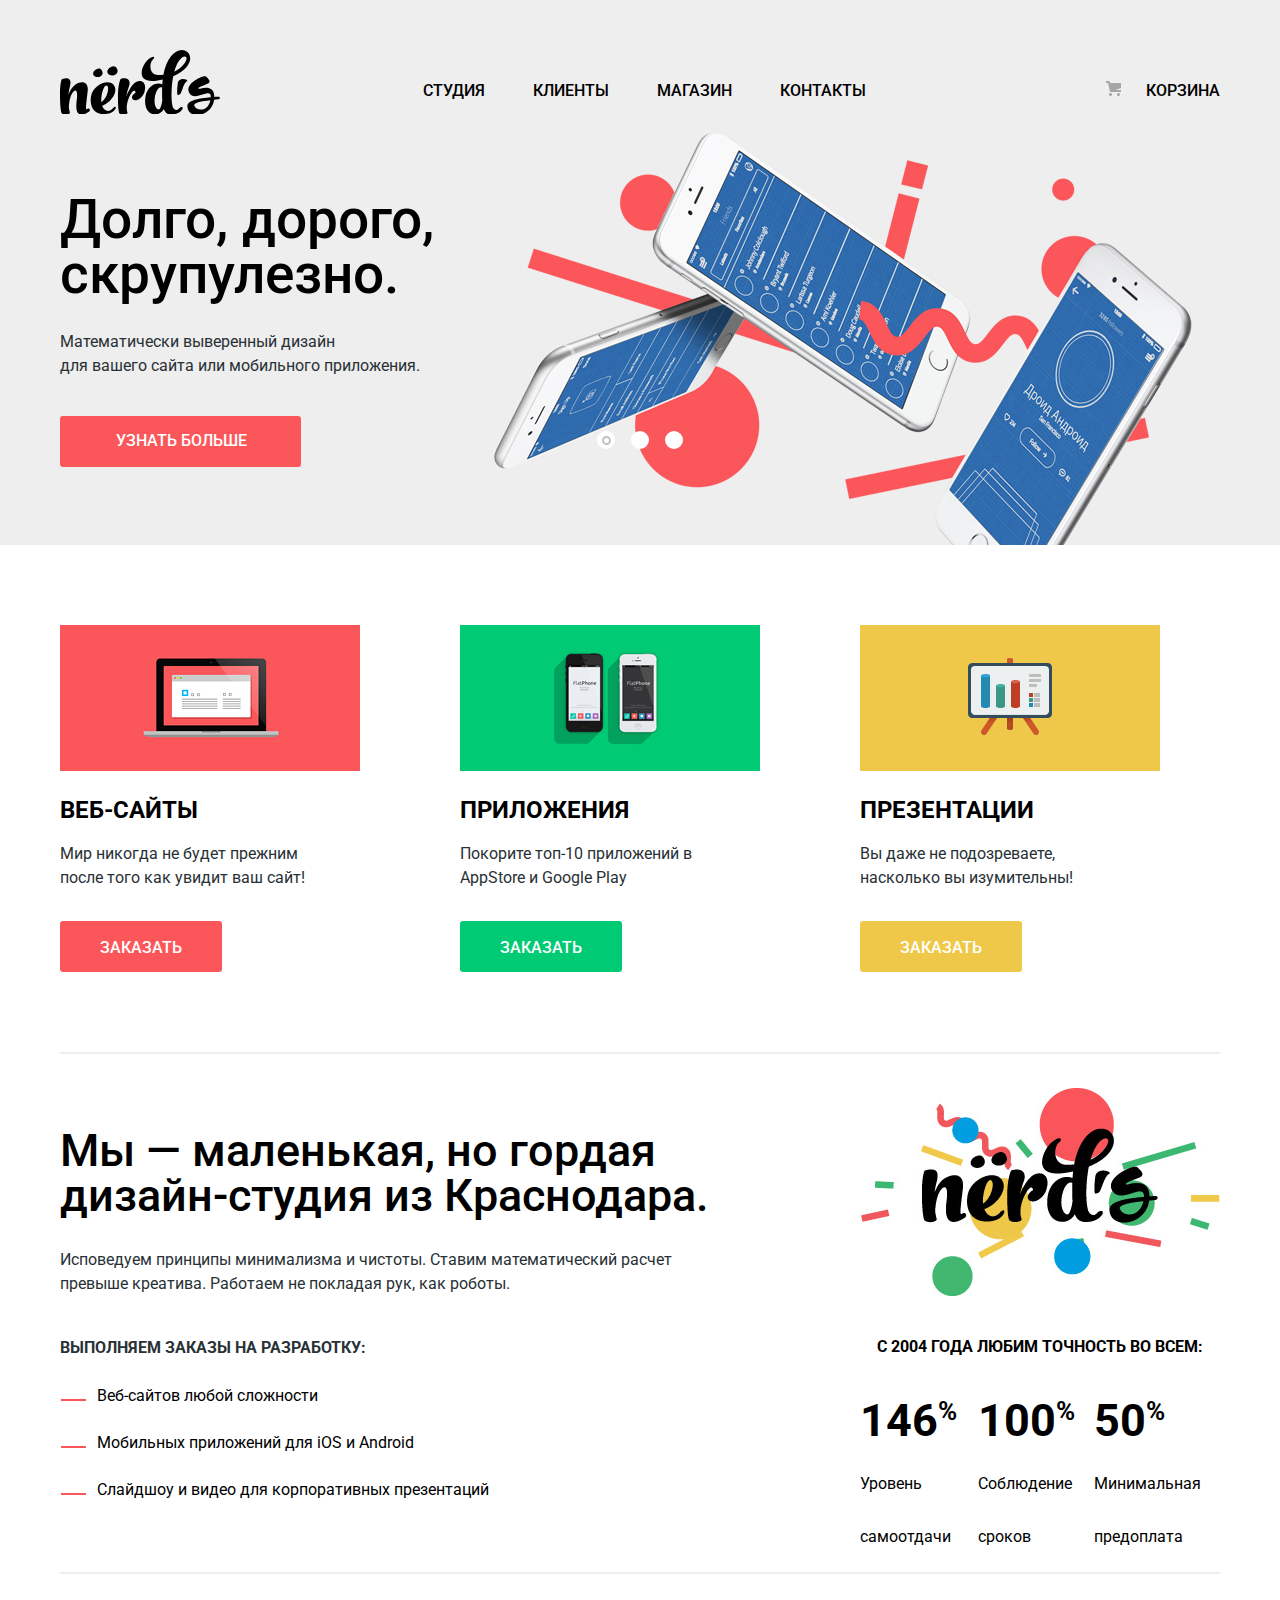
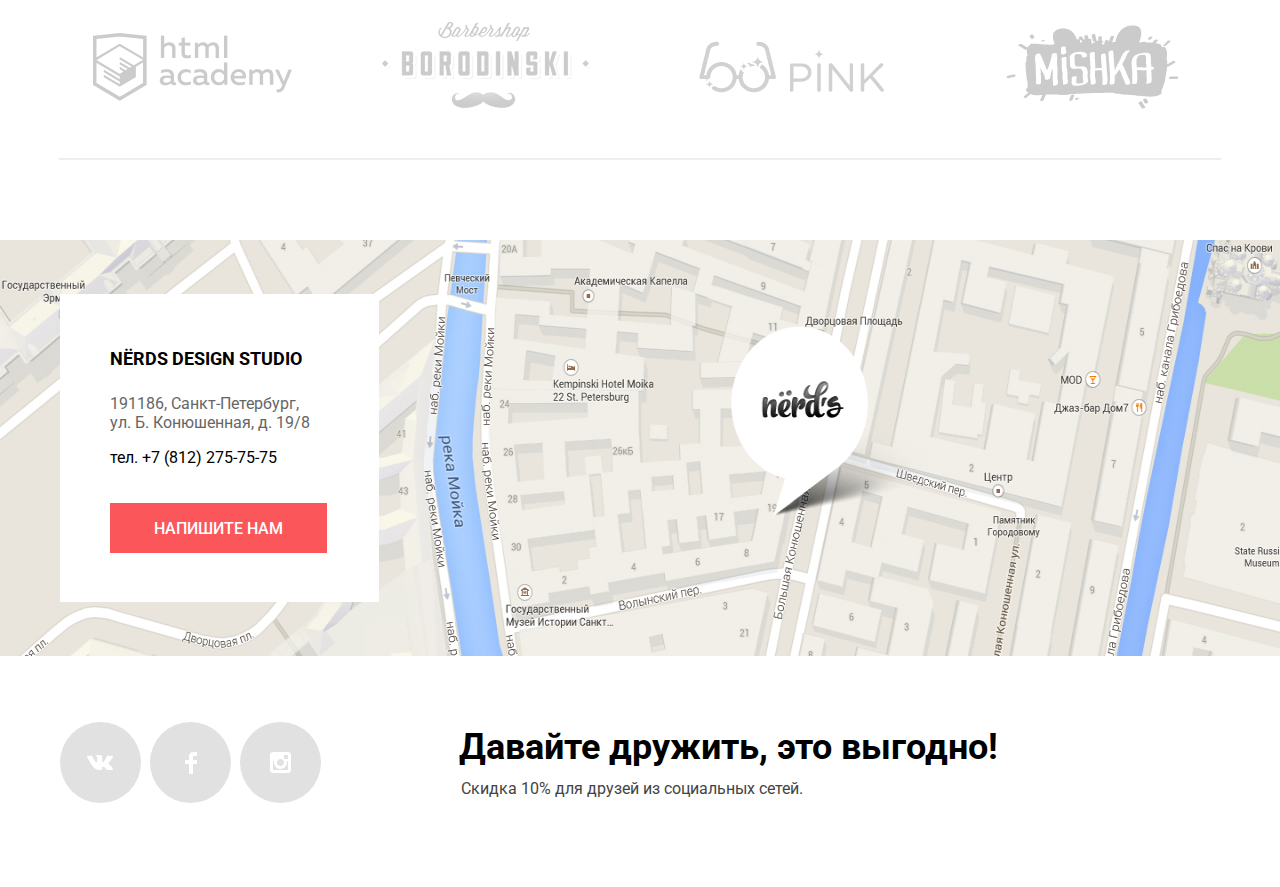
==== commit b231da18: "Начинаем базовую стилизацию_17" ====
--- a/index.html
+++ b/index.html
@@ -6,7 +6,7 @@
     <title>HTML Academy: Нёрдс</title>
     <link rel="stylesheet" href="css/normalize.css">
     <link rel="stylesheet" href="css/style.css">
-    <link href="https://fonts.googleapis.com/css2?family=Roboto:wght@100;500;700&display=swap" rel="stylesheet">
+    <link href="https://fonts.googleapis.com/css2?family=Roboto:wght@100;400;500;700&display=swap" rel="stylesheet">
 
 </head>
 
@@ -63,7 +63,7 @@
                         <li>
                             <div class="details">
                                 <div>
-                                    <p class="slogan">Долго, дорого, скрупулезно </p>
+                                    <p class="slogan">Долго, дорого, скрупулезно. </p>
                                     <p class="slogan-descripton">Математически выверенный дизайн<br>для вашего сайта или мобильного приложения.
                                     </p>
                                     <a href="#" class="button uppercase">Узнать больше</a>
@@ -77,6 +77,11 @@
                         <li>
                             <!--третий слайд-->
                         </li>
+                    </ul>
+                    <ul class="slider-nav">
+                        <li class="active"></li>
+                        <li></li>
+                        <li></li>
                     </ul>
                 </section>
             </div>
@@ -125,24 +130,11 @@
                     <div class="company-info2">
                         <img src="img/nerds-illustration1.png" width="360" height="208" alt="Цветной логотип компании">
                         <p class="company-date uppercase">с 2004 года Любим точность во всем:</p>
-                        <table>
-                            <tr>
-                                <th class="company-relusts">146<sup class="percent-symbol">%</sup></th>
-                                <th class="company-relusts">100<sup class="percent-symbol">%</sup></th>
-                                <th class="company-relusts">50<sup class="percent-symbol">%</sup></th>
-                            </tr>
-                            <tr>
-                                <td>
-                                    <p class="company-relusts-description">Уровень самоотдачи</p>
-                                </td>
-                                <td>
-                                    <p class="company-relusts-description">Соблюдение сроков</p>
-                                </td>
-                                <td>
-                                    <p class="company-relusts-description">Минимальная предоплата</p>
-                                </td>
-                            </tr>
-                        </table>
+                        <div class="main-results">
+                            <p class="company-relusts">146<sup class="percent-symbol">%</sup> <span class="company-relusts-description">Уровень самоотдачи</span></p>
+                            <p class="company-relusts">100<sup class="percent-symbol">%</sup> <span class="company-relusts-description">Соблюдение сроков</span></p>
+                            <p class="company-relusts">50<sup class="percent-symbol">%</sup> <span class="company-relusts-description">Минимальная предоплата</span></p>
+                        </div>
                     </div>
                 </div>
 
--- a/css/style.css
+++ b/css/style.css
@@ -6,6 +6,7 @@
     --black2: #444444;
     --grey: #E1E1E1;
     --grey2: #A6A6A6;
+    --grey3: #C1C1C1;
     --light-dark: #283136;
     --dark-grey: #666666;
     --light-grey: #DFDFDF;
@@ -65,21 +66,19 @@
     font-size: 55px;
     line-height: 55px;
     margin: 0px;
-    padding-top: 70px;
+    padding-top: 78px;
 }
 
 .slogan-descripton {
-    font-weight: 100;
+    font-weight: 400;
     font-size: 16px;
     line-height: 24px;
     color: var(--light-dark);
     margin: 0px;
-    padding-top: 27px;
-}
-
-.topmenu {
-    outline: 5px solid black;
-}
+    padding-top: 28px;
+}
+
+.topmenu {}
 
 .topmenu a {
     font-weight: 500;
@@ -94,11 +93,47 @@
     line-height: 30px;
     text-align: right;
     color: var(--black);
-    outline: 5px solid black;
+}
+
+.slider-nav {
+    position: absolute;
+    width: 100%;
+    padding: 0;
+    margin: 0;
+    list-style: none;
+    text-align: center;
+    bottom: 92px;
+}
+
+.slider-nav li {
+    display: inline-block;
+    width: 18px;
+    height: 18px;
+    margin: 0 6px;
+    padding: 0;
+    cursor: pointer;
+    background-color: var(--white);
+    border-radius: 50%;
+}
+
+.slider-nav .active:before {
+    content: '';
+    display: block;
+    border-radius: 50%;
+    border: 2px solid var(--grey3);
+    background-color: var(--wite);
+    width: 5px;
+    height: 5px;
+    margin-top: 5px;
+    margin-left: 5px;
+}
+
+.slider {
+    position: relative;
 }
 
 .logo {
-    outline: 5px solid black;
+    /* outline: 5px solid black;*/
     width: 160px;
     height: 65px;
     margin-top: 49px;
@@ -204,21 +239,22 @@
     font-size: 16px;
     line-height: 24px;
     color: var(--light-dark);
-    padding-top: 20px;
+    padding-top: 18px;
     margin: 0px;
-    margin-bottom: 50px;
+    margin-bottom: 48px;
 }
 
 .slogan2 {
     font-weight: 500;
     font-size: 45px;
     line-height: 45px;
-    margin-top: 36px;
-    margin-bottom: 35px;
+    margin-top: 40px;
+    margin-bottom: 30px;
 }
 
 .slogan2-details {
     font-size: 16px;
+    font-weight: 400;
     line-height: 24px;
     color: var(--light-dark);
     padding-top: 0px;
@@ -237,20 +273,18 @@
 .company-relusts {
     font-weight: 700;
     font-size: 45px;
-    line-height: 64px;
 }
 
 .percent-symbol {
     font-weight: 700;
     font-size: 26px;
-    line-height: 40px;
 }
 
 .company-name {
     font-weight: 700;
     font-size: 18px;
     line-height: 30px;
-    margin-bottom: 22px;
+    margin-bottom: 20px;
 }
 
 .discount {
@@ -404,7 +438,8 @@
     font-weight: 400;
     font-size: 16px;
     line-height: 18px;
-    margin-top: 8px;
+    width: 119px;
+    height: 37px;
 }
 
 .company-adress {
@@ -459,15 +494,12 @@
 .container {
     width: 1160px;
     margin: 0 auto;
-    padding: 0 10px;
-}
-
-.navigation {
-    outline: 5px solid red;
-}
+}
+
+.navigation {}
 
 .header-bg {
-    background-color: var(--red);
+    background-color: var(--light-backgroud);
 }
 
 .main-navigation {
@@ -487,6 +519,7 @@
 .site-navigation {
     padding: 0;
     margin-top: 76px;
+    margin-bottom: 0px;
 }
 
 .cart-navigation {
@@ -495,7 +528,7 @@
 }
 
 .cart-navigation svg {
-    padding-right: 25px;
+    padding-right: 21px;
 }
 
 .slider ul {
@@ -509,16 +542,16 @@
 }
 
 .details .button {
-    padding: 20px;
-    margin: 40px 0px;
+    margin: 38px 0px;
     display: inline-block;
-    padding: 17px 54px 17px 54px;
+    padding: 16px 54px 17px 56px;
+    border-radius: 3px;
 }
 
 .services-company {
     display: flex;
     justify-content: space-between;
-    padding-top: 74px;
+    padding-top: 80px;
 }
 
 .services-company article {
@@ -531,7 +564,7 @@
     font-weight: bold;
     font-size: 24px;
     margin: 0px;
-    padding-top: 22px;
+    padding-top: 25px;
 }
 
 .services-company .button {
@@ -591,7 +624,7 @@
     color: var(--light-dark);
     margin: 0;
     padding-top: 40px;
-    padding-bottom: 7px;
+    padding-bottom: 10px;
     padding-left: 0px;
 }
 
@@ -602,20 +635,15 @@
 }
 
 .company-info li {
-    list-style: none;
     margin: 0;
     padding-bottom: 28px;
-}
-
-.comany-info li:before {
-    content: "";
-    width: 16px;
-    height: 16px;
-    background-image: url(../img/svg/Rectangle10.svg);
-}
-
-
-/* Не отработало https://htmler.ru/2017/08/28/css-list-style-image-vyiravnivanie-po-vertikali/ */
+    font-weight: 400;
+    padding-left: 4px;
+    list-style-image: url('../img/svg/Rectangle10.svg');
+}
+
+
+/* Не отработало https://htmler.ru/2017/08/28/css-list-style-image-vyiravnivanie-po-vertikali/  list-style: none;*/
 
 .company-info2 {
     width: 360px;
@@ -632,7 +660,7 @@
     border-color: var(--light-backgroud);
     background-color: var(--light-backgroud);
     border: solid 1px var(--light-backgroud);
-    margin-top: 49px;
+    margin-top: -26px;
 }
 
 .devider3 {
@@ -651,51 +679,43 @@
 /* Блок партнеры */
 
 .partners ul {
-    display: flex;
     padding: 0;
     margin: 0;
-    justify-content: space-between;
+    display: flex;
+    align-items: center;
+    padding-top: 40px;
 }
 
 .partners li {
     display: inline-block;
-    padding-top: 20px;
-    flex-grow: 1;
 }
 
 .partners a {
-    display: flex;
     justify-content: center;
     align-items: center;
     height: 80px;
 }
 
 li.first-partner {
+    padding-left: 33px;
+}
+
+li.second-partner {
+    padding-left: 90px;
+}
+
+li.third-partner {
+    padding-left: 108px;
+}
+
+li.fourth-partner {
+    padding-left: 122px;
+}
+
+.social-links {
+    margin: 0;
+    display: flex;
     padding-top: 50px;
-    padding-left: 0px;
-    padding-right: 0px;
-    margin-left: -13px;
-}
-
-li.second-partner {
-    padding-top: 44px;
-    padding-left: 0px;
-    margin-left: -19px;
-}
-
-li.third-partner {
-    padding-top: 50px;
-}
-
-li.fourth-partner {
-    padding-top: 50px;
-}
-
-.social-links {
-    outline: 5px solid red;
-    margin: 0;
-    display: flex;
-    padding-top: 54px;
 }
 
 .social-links ul {
@@ -717,7 +737,7 @@
 
 .discount-main {
     width: 880px;
-    padding-top: 39px;
+    padding-top: 37px;
 }
 
 .social-links-main {
@@ -743,8 +763,25 @@
     margin-top: 20px;
 }
 
+.company-adr a:hover {
+    background-color: var(--red2);
+}
+
+.company-adr a:focus {
+    background-color: var(--red3);
+}
+
 .adr img {
     margin: 0 auto;
     width: 1440px;
     display: block;
+}
+
+div.main-results {
+    display: flex;
+    margin-top: -10px;
+}
+
+.footer-social {
+    padding-bottom: 68px;
 }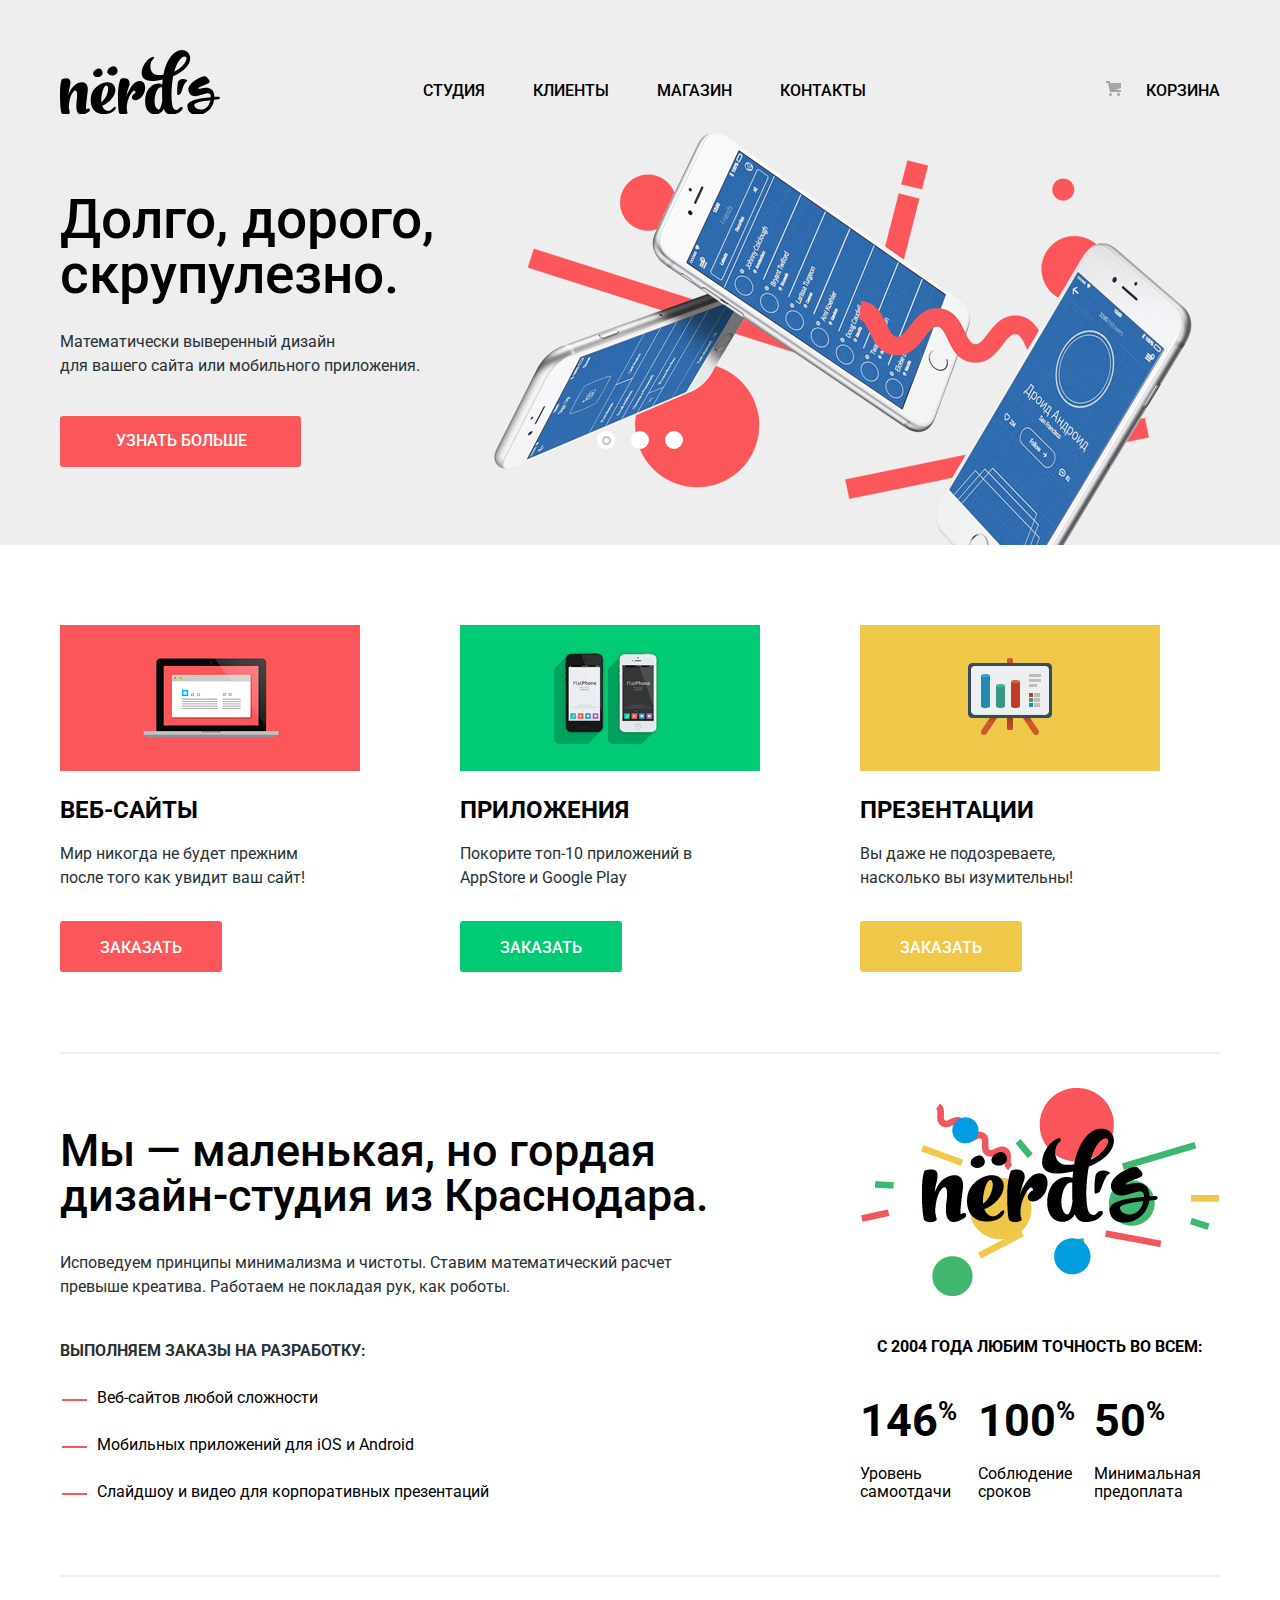
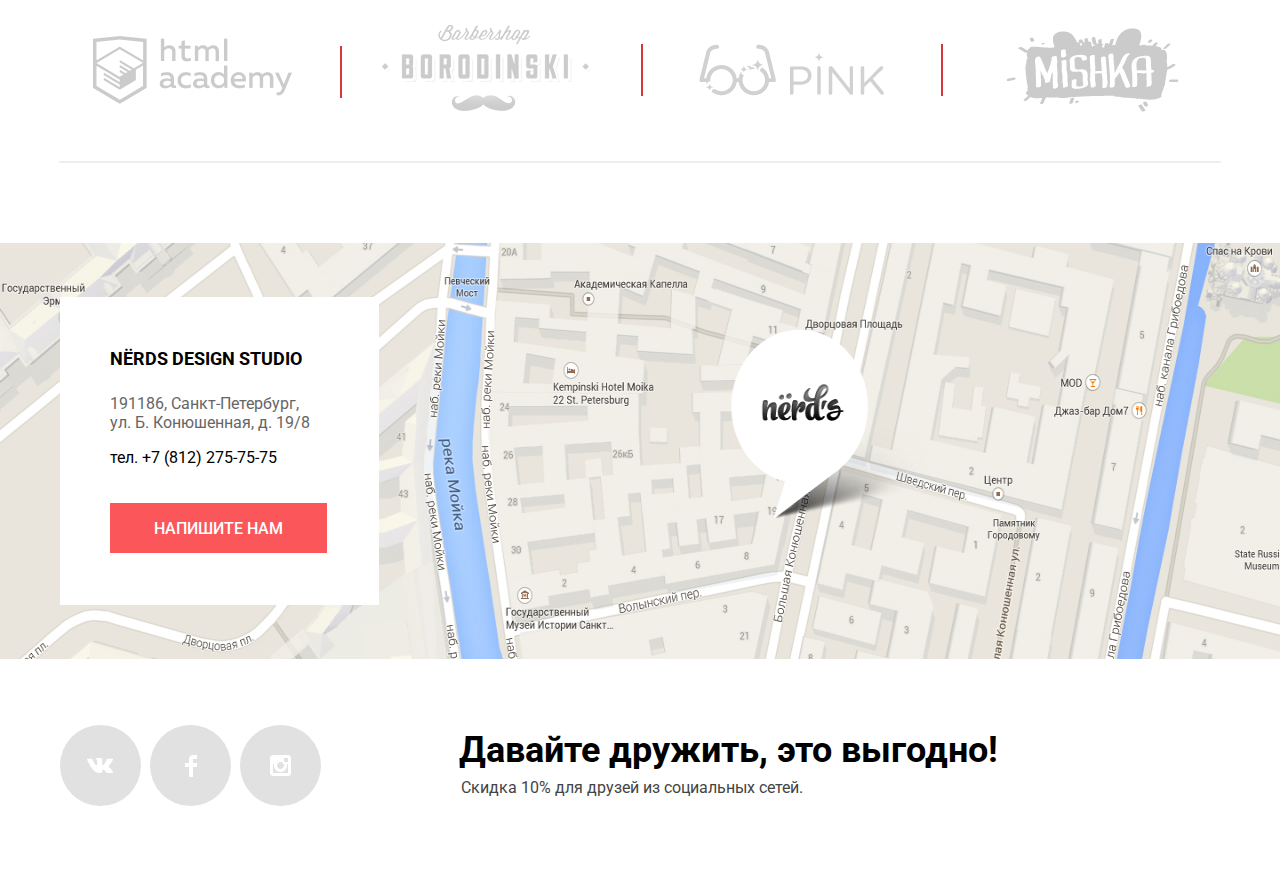
==== commit 69504527: "index.html" ====
--- a/index.html
+++ b/index.html
@@ -108,7 +108,6 @@
                     <a href="#" class="button uppercase">Заказать</a>
                 </article>
             </section>
-
             <hr class="devider">
 
             <section>
@@ -131,9 +130,9 @@
                         <img src="img/nerds-illustration1.png" width="360" height="208" alt="Цветной логотип компании">
                         <p class="company-date uppercase">с 2004 года Любим точность во всем:</p>
                         <div class="main-results">
-                            <p class="company-relusts">146<sup class="percent-symbol">%</sup> <span class="company-relusts-description">Уровень самоотдачи</span></p>
-                            <p class="company-relusts">100<sup class="percent-symbol">%</sup> <span class="company-relusts-description">Соблюдение сроков</span></p>
-                            <p class="company-relusts">50<sup class="percent-symbol">%</sup> <span class="company-relusts-description">Минимальная предоплата</span></p>
+                            <p class="company-relusts"><span>146<sup class="percent-symbol">%</sup></span> <span class="company-relusts-description">Уровень самоотдачи</span></p>
+                            <p class="company-relusts"><span>100<sup class="percent-symbol">%</sup></span> <span class="company-relusts-description">Соблюдение сроков</span></p>
+                            <p class="company-relusts"><span>50<sup class="percent-symbol">%</sup></span> <span class="company-relusts-description">Минимальная предоплата</span></p>
                         </div>
                     </div>
                 </div>
--- a/css/style.css
+++ b/css/style.css
@@ -257,7 +257,7 @@
     font-weight: 400;
     line-height: 24px;
     color: var(--light-dark);
-    padding-top: 0px;
+    padding-top: 3px;
     margin: 0;
 }
 
@@ -273,6 +273,10 @@
 .company-relusts {
     font-weight: 700;
     font-size: 45px;
+}
+
+.company-relusts span {
+    display: inline-block;
 }
 
 .percent-symbol {
@@ -285,6 +289,7 @@
     font-size: 18px;
     line-height: 30px;
     margin-bottom: 20px;
+    margin-top: 15px;
 }
 
 .discount {
@@ -298,7 +303,7 @@
 .discount-details {
     color: var(--black2);
     padding-left: 121px;
-    padding-top: 14px;
+    padding-top: 10px;
     margin-top: 0px;
 }
 
@@ -420,12 +425,6 @@
     opacity: 0.3;
 }
 
-.comany-info h3 {
-    font-weight: 700;
-    font-size: 16px;
-    line-height: 24px;
-}
-
 .comapny-info ul {
     list-style-image: url("../img/svg/Rectangle10.svg");
 }
@@ -438,8 +437,7 @@
     font-weight: 400;
     font-size: 16px;
     line-height: 18px;
-    width: 119px;
-    height: 37px;
+    margin-top: 18px;
 }
 
 .company-adress {
@@ -630,8 +628,8 @@
 
 .company-info ul {
     margin: 0;
-    padding-top: 16px;
-    padding-left: 33px;
+    padding-top: 15px;
+    padding-left: 0px;
 }
 
 .company-info li {
@@ -639,7 +637,19 @@
     padding-bottom: 28px;
     font-weight: 400;
     padding-left: 4px;
-    list-style-image: url('../img/svg/Rectangle10.svg');
+    list-style: none;
+}
+
+.company-info li:before {
+    display: inline-block;
+    content: "";
+    background: var(--red);
+    width: 25px;
+    height: 2px;
+    vertical-align: 2px;
+    margin-right: 10px;
+    margin-left: -2px;
+    margin-top: 0px;
 }
 
 
@@ -660,7 +670,7 @@
     border-color: var(--light-backgroud);
     background-color: var(--light-backgroud);
     border: solid 1px var(--light-backgroud);
-    margin-top: -26px;
+    margin-top: 22px;
 }
 
 .devider3 {
@@ -688,6 +698,7 @@
 
 .partners li {
     display: inline-block;
+    position: relative;
 }
 
 .partners a {
@@ -698,6 +709,32 @@
 
 li.first-partner {
     padding-left: 33px;
+}
+
+li.first-partner::after,
+li.second-partner::after,
+li.third-partner::after {
+    position: absolute;
+    display: inline-block;
+    content: "";
+    background: var(--red3);
+    width: 2px;
+    height: 52px;
+}
+
+li.first-partner::after {
+    top: 10px;
+    right: -50px;
+}
+
+li.second-partner::after {
+    top: 19px;
+    right: -52px;
+}
+
+li.third-partner::after {
+    top: 0px;
+    right: -59px;
 }
 
 li.second-partner {
@@ -784,4 +821,10 @@
 
 .footer-social {
     padding-bottom: 68px;
+}
+
+.wrapper {
+    display: grid;
+    grid-template-columns: 260px 760px;
+    grid-gap: 10px;
 }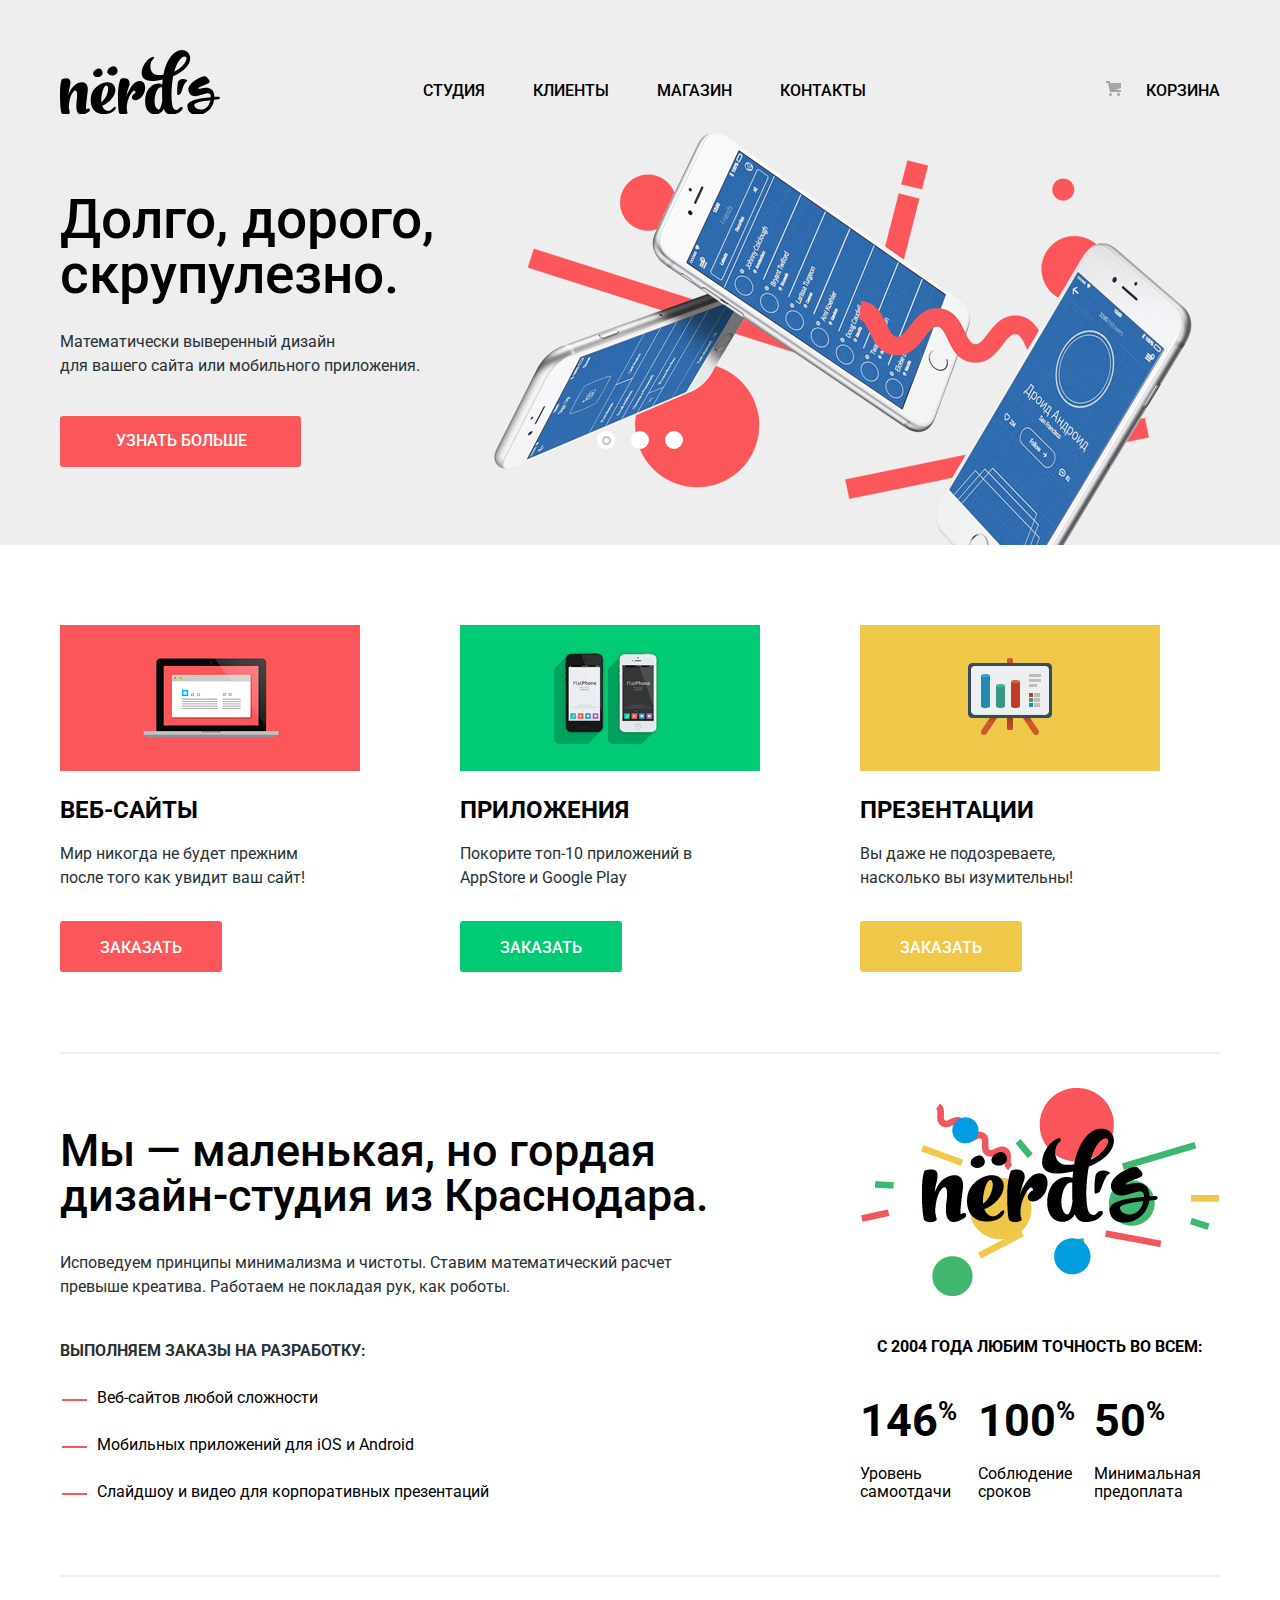
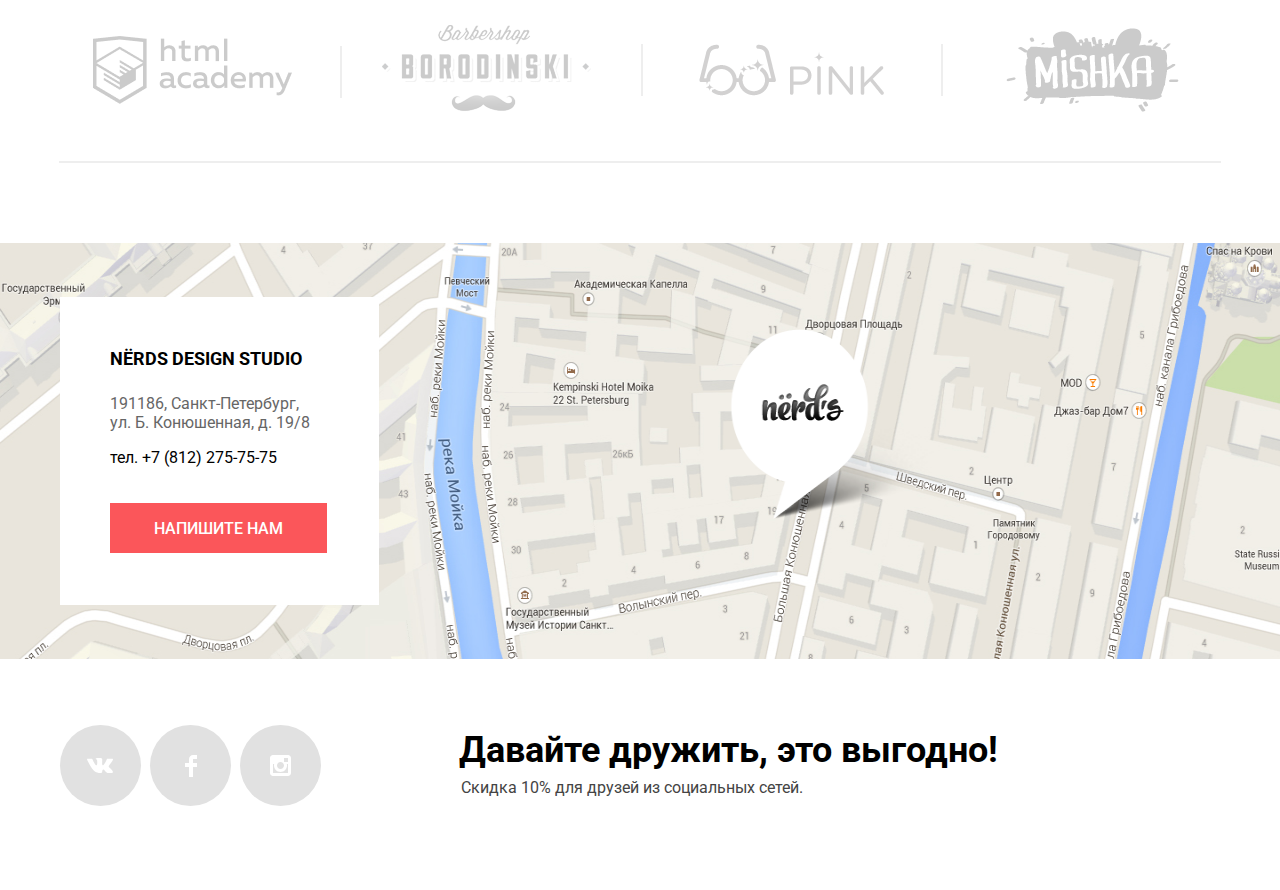
==== commit cd6ec5ce: "index.html" ====
--- a/index.html
+++ b/index.html
@@ -91,19 +91,19 @@
                 <h2 class="visually-hidden">Продукты компании</h2>
                 <article class="products-art">
                     <div class="products"> </div>
-                    <p class="service-name uppercase">Веб-Сайты</p>
+                    <h3 class="service-name uppercase">Веб-Сайты</h3>
                     <p class="service-description">Мир никогда не будет прежним<br> после того как увидит ваш сайт!</p>
                     <a href="#" class="button uppercase">Заказать</a>
                 </article>
                 <article class="products-art2">
                     <div class="apps"></div>
-                    <p class="service-name uppercase">Приложения</p>
+                    <h3 class="service-name uppercase">Приложения</h3>
                     <p class="service-description">Покорите топ-10 приложений в AppStore и Google Play</p>
                     <a href="#" class="button uppercase">Заказать</a>
                 </article>
                 <article class="products-art3">
                     <div class="slides"> </div>
-                    <p class="service-name uppercase">Презентации</p>
+                    <h3 class="service-name uppercase">Презентации</h3>
                     <p class="service-description">Вы даже не подозреваете,<br> насколько вы изумительны!</p>
                     <a href="#" class="button uppercase">Заказать</a>
                 </article>
@@ -165,9 +165,9 @@
                         </a>
                     </li>
                 </ul>
+            </section>
         </div>
         <hr class="devider3 container">
-        </section>
     </main>
 
 
--- a/css/style.css
+++ b/css/style.css
@@ -1,6 +1,6 @@
 /* Variables */
 
- :root {
+:root {
     --white: #FFFFFF;
     --black: #000000;
     --black2: #444444;
@@ -652,9 +652,6 @@
     margin-top: 0px;
 }
 
-
-/* Не отработало https://htmler.ru/2017/08/28/css-list-style-image-vyiravnivanie-po-vertikali/  list-style: none;*/
-
 .company-info2 {
     width: 360px;
 }
@@ -717,7 +714,7 @@
     position: absolute;
     display: inline-block;
     content: "";
-    background: var(--red3);
+    background: var(--light-backgroud);
     width: 2px;
     height: 52px;
 }
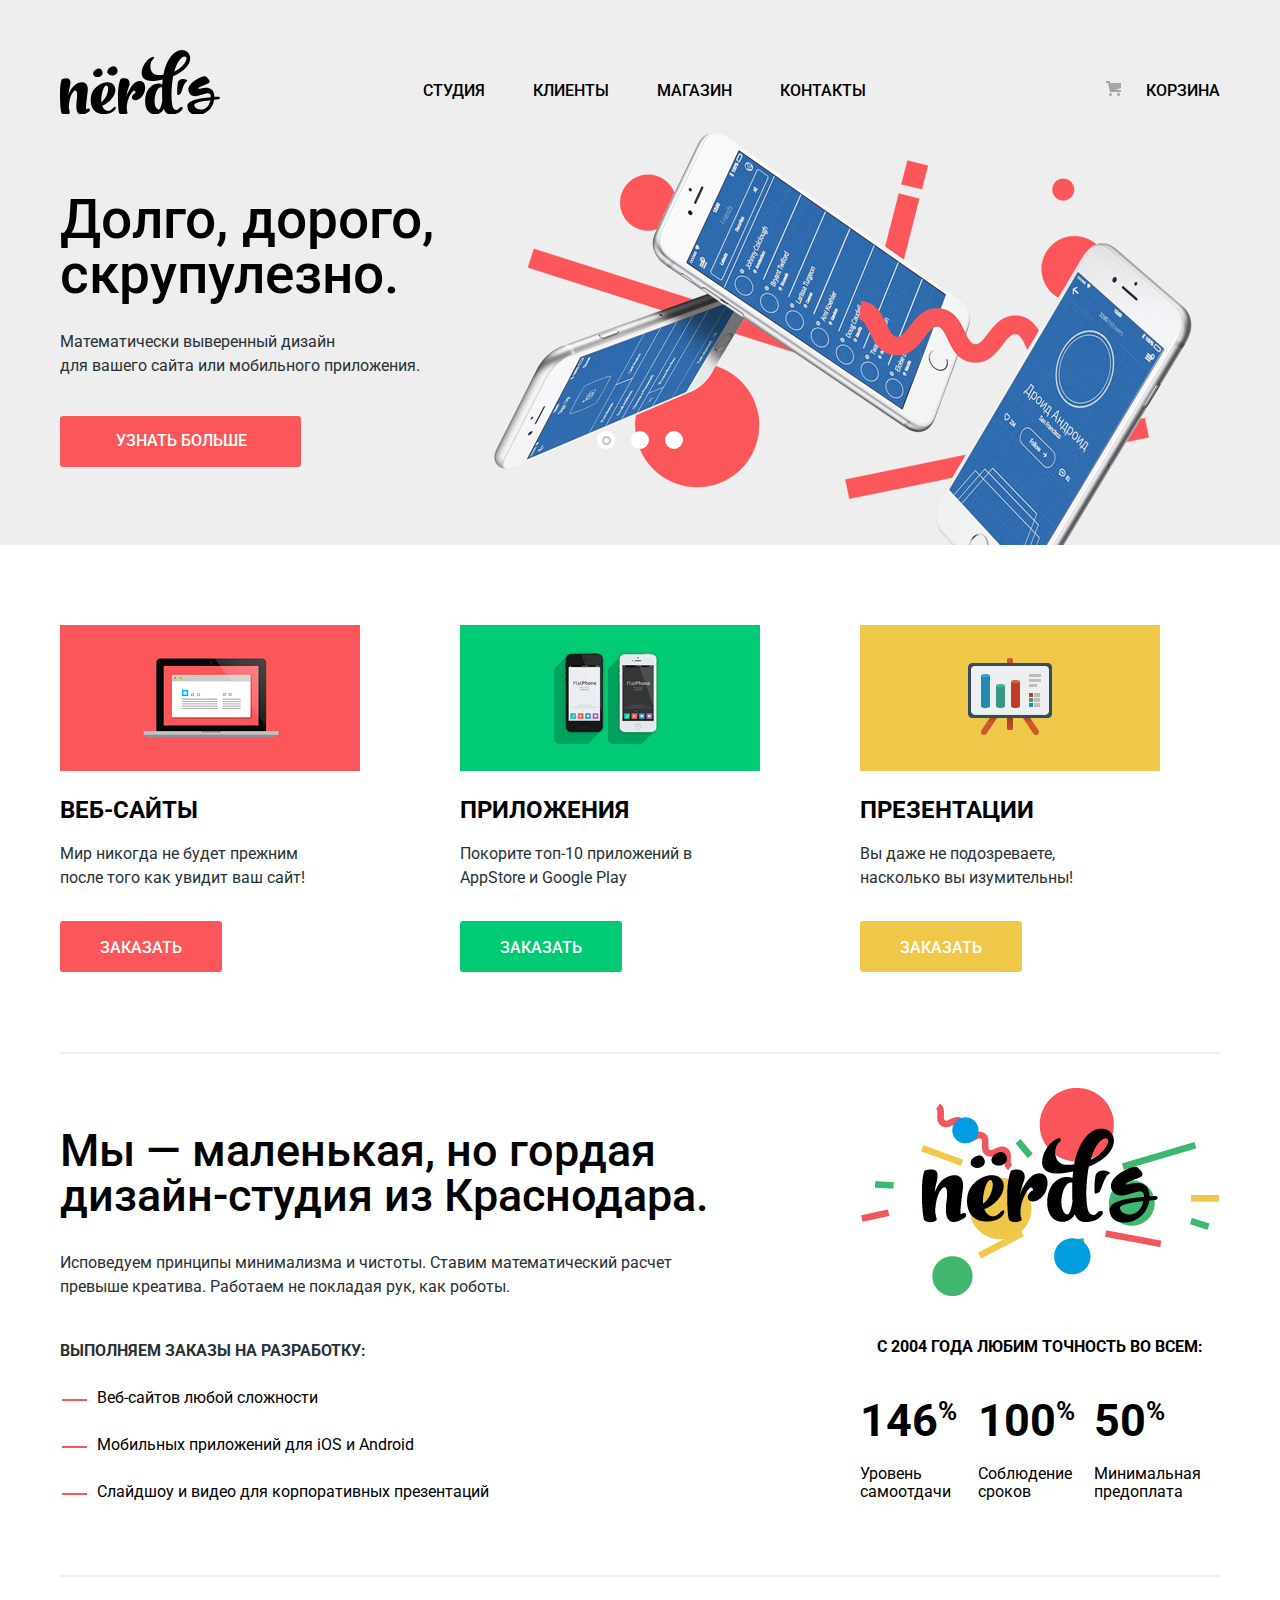
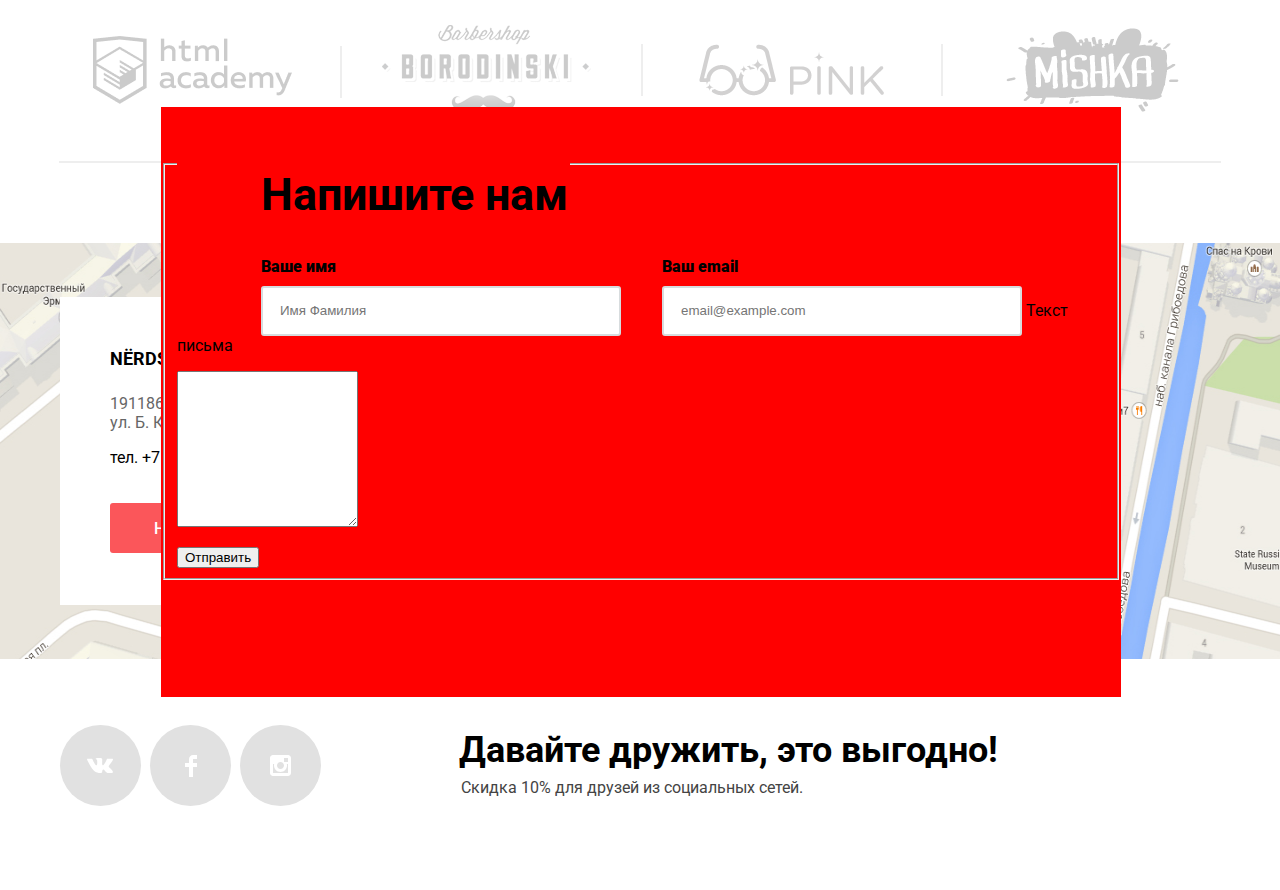
==== commit fc03e354: "Home Work_9" ====
--- a/index.html
+++ b/index.html
@@ -175,38 +175,44 @@
         <section>
             <div class="adr">
                 <h2 class="visually-hidden"> Адрес студии</h2>
-                <div class="container" style="position: relative;">
+                <div class="main-adress container">
                     <div class="company-adr">
                         <p class="company-name uppercase">NЁRDS DESIGN STUDIO</p>
                         <p class="company-adress"> 191186, Санкт-Петербург,<br> ул. Б. Конюшенная, д. 19/8</p>
                         <p>тел. +7 (812) 275-75-75</p>
                         <a href="" class="button contactus uppercase">Напишите нам</a>
                     </div>
+
+                    <div class="send-form">
+                        <form name="contactus">
+                            <fieldset>
+                                <legend>
+                                    <p class="send-form-header">Напишите нам</p>
+                                </legend>
+                                <div class="send-form-name">
+                                    <label>Ваше имя</label>
+                                    <p>
+                                        <input type="text" placeholder="Имя Фамилия" pattern="[А-Яа-я]*?\s[А-Яа-я]*">
+                                    </p>
+                                </div>
+                                <div class="send-form-email">
+                                    <label>Ваш email</label>
+                                    <p>
+                                        <input type="email" placeholder="email@example.com">
+                                    </p>
+                                </div>
+
+                                <label>Текст письма</label>
+                                <p>
+                                    <textarea placeholder="В свободной форме" rows="10">
+                    </textarea>
+                                </p>
+                                <button type="submit">Отправить</button>
+                            </fieldset>
+                        </form>
+                    </div>
                 </div>
                 <img src="img/map1.png" width="1440" height="416" alt="Карта">
-            </div>
-            <div class="contactus">
-                <form name="contactus">
-                    <fieldset>
-                        <legend>
-                            <h3>напишите нам</h3>
-                        </legend>
-                        <label>Ваше имя</label>
-                        <p>
-                            <input type="text" placeholder="Имя Фамилия" pattern="[А-Яа-я]*?\s[А-Яа-я]*">
-                        </p>
-                        <label>Ваш email</label>
-                        <p>
-                            <input type="email" placeholder="email@example.com">
-                        </p>
-                        <label>Текст письма</label>
-                        <p>
-                            <textarea placeholder="В свободной форме" rows="10">
-                </textarea>
-                        </p>
-                        <button type="submit">Отправить</button>
-                    </fieldset>
-                </form>
             </div>
         </section>
 
--- a/css/style.css
+++ b/css/style.css
@@ -7,6 +7,10 @@
     --grey: #E1E1E1;
     --grey2: #A6A6A6;
     --grey3: #C1C1C1;
+    --grey4: #F2F2F2;
+    --grey5: #D7DCDF;
+    --grey6: #ABABAB;
+    --grey7: #D5D5D5;
     --light-dark: #283136;
     --dark-grey: #666666;
     --light-grey: #DFDFDF;
@@ -46,13 +50,13 @@
 }
 
 .visually-hidden {
-    position: absolute !important;
+    position: absolute;
     clip: rect(1px 1px 1px 1px);
     clip: rect(1px, 1px, 1px, 1px);
-    padding: 0 !important;
-    border: 0 !important;
-    height: 1px !important;
-    width: 1px !important;
+    padding: 0;
+    border: 0;
+    height: 1px;
+    width: 1px;
     overflow: hidden;
     display: none;
 }
@@ -145,6 +149,11 @@
 
 .catalog-item svg {
     opacity: 0.12;
+    display: block;
+}
+
+.catalog-item img {
+    display: block;
 }
 
 .catalog-item:hover svg {
@@ -308,10 +317,72 @@
 }
 
 
-/*Проблема с opacity со скрытием формы*/
-
-.contactus {
-    display: none;
+/* форма обратной связи*/
+
+.main-adress {
+    position: relative;
+}
+
+.send-form {
+    width: 960px;
+    position: absolute;
+    background-color: red;
+    height: 590px;
+    left: 101px;
+    padding: 0px;
+    bottom: -454px;
+}
+
+.send-form-header {
+    font-weight: 700;
+    font-size: 45px;
+    line-height: 53px;
+    padding-top: 61px;
+    padding-left: 82px;
+    margin: 0px;
+}
+
+.send-form-email,
+.send-form-name {
+    display: inline-block;
+}
+
+.send-form-email {
+    padding-left: 37px;
+}
+
+.send-form-name {
+    margin: 0px;
+    padding-left: 84px;
+    padding-top: 30px;
+}
+
+.send-form-name label,
+.send-form-email label {
+    font-weight: 900;
+    font-size: 16px;
+    line-height: 18px;
+}
+
+.send-form-name p,
+.send-form-email p {
+    margin: 0px;
+    font-weight: 900;
+    font-size: 16px;
+    line-height: 18px;
+}
+
+.send-form-name input,
+.send-form-email input {
+    width: 360px;
+    height: 50px;
+    background: #FFFFFF;
+    border: 2px solid #D7DCDE;
+    box-sizing: border-box;
+    border-radius: 3px;
+    margin-top: 10px;
+    padding-left: 17px;
+    color: #444444;
 }
 
 .slider,
@@ -348,13 +419,13 @@
 
 /*Каталог*/
 
-.catalog h3 {
-    text-transform: uppercase;
-}
-
 .price {
     background-color: var(--red);
     color: var(--white);
+    padding: 15px 71px 16px 73px;
+    border-radius: 3px;
+    margin-left: 79px;
+    margin-top: -19px;
 }
 
 .price:hover {
@@ -369,6 +440,10 @@
     background-color: var(--light-backgroud);
     width: 360px;
     height: 231px;
+    display: block;
+    position: absolute;
+    bottom: -1px;
+    border-radius: 0px 0px 5px 5px;
 }
 
 .catalog-desc h3:hover {
@@ -378,76 +453,136 @@
 .catalog-desc h3:focus {
     opacity: 0.3;
 }
+
+.catalog-desc h3 {
+    padding-top: 12px;
+    text-transform: uppercase;
+    text-align: center;
+}
+
+.catalog-desc p {
+    text-align: center;
+    margin-left: -5px;
+    padding-bottom: 31px;
+    margin-top: -4px;
+}
+
+.catalog-heading {
+    font-weight: 500;
+    font-size: 55px;
+    padding-top: 34px;
+    padding-left: 207px;
+    padding-bottom: 104px;
+}
+
+.item-header {
+    font-weight: 700;
+    font-size: 18px;
+    line-height: 30px;
+}
+
+
+/* Пагинация*/
+
+.pagination-list {
+    padding-top: 52px;
+    padding-left: 0px;
+    padding-bottom: 61px;
+    display: grid;
+    grid-template-columns: 50px 50px 50px 260px;
+    gap: 0px 10px;
+}
+
+.pagination-list li {
+    border-radius: 3px;
+    display: inline;
+}
+
+.pagination-list a {
+    background-color: var(--light-backgroud);
+    color: var(--black);
+    padding: 13px 20px 15px 20px;
+}
+
+.pagination-list .nextpage {
+    padding: 13px 79px 15px 73px;
+}
+
+.pagination-list a:hover {
+    background-color: var(--light-grey);
+}
+
+.pagination-list a:focus {
+    background-color: var(--light-grey);
+    opacity: 0.3;
+}
+
+.pagination-item {
+    border-radius: 3px;
+}
+
+.pagination-item.active {
+    background: rgba(0, 0, 0, 0.0001);
+    border: 3px solid #DBDBDB;
+}
+
+.page-swither {
+    font-weight: 500;
+    font-size: 16px;
+    line-height: 18px;
+}
+
+
+/* Пагинация*/
+
+
+/* Сортировка*/
 
 .filter-header {
     font-weight: 700;
     font-size: 18px;
     line-height: 30px;
+    margin-top: 17px;
+}
+
+.sort h2 {
+    display: inline-block;
+}
+
+.sort {}
+
+.sortby {
+    display: inline-block;
+    padding-left: 263px;
+}
+
+.sortby li {
+    list-style: none;
+    display: inline;
+    padding-right: 22px;
+}
+
+.sortbypde-desc-asc {
+    display: inline-block;
+    padding-left: 9px;
+}
+
+.sortbypde-desc-asc li {
+    display: inline-block;
+    list-style: none;
+    padding-left: 12px;
 }
 
 .sort a {
     font-size: 14px;
     line-height: 18px;
-}
-
-.item-header {
-    font-weight: 700;
-    font-size: 18px;
-    line-height: 30px;
-}
-
-.page-swither {
-    font-weight: 500;
-    font-size: 16px;
-    line-height: 18px;
-}
-
-
-/* Пагинация*/
-
-.pagination-list li {
-    width: 50px;
-    height: 50px;
-    border-radius: 3px;
-}
-
-.pagination-list a {
-    background-color: var(--light-backgroud);
-    color: var(--black);
-}
-
-.pagination-list a:hover {
-    background-color: var(--light-grey);
-}
-
-.pagination-list a:focus {
-    background-color: var(--light-grey);
-    opacity: 0.3;
-}
-
-.comapny-info ul {
-    list-style-image: url("../img/svg/Rectangle10.svg");
-}
-
-.comapny-info li {
-    vertical-align: middle;
-}
-
-.company-relusts-description {
-    font-weight: 400;
-    font-size: 16px;
-    line-height: 18px;
-    margin-top: 18px;
-}
-
-.company-adress {
-    color: var(--dark-grey);
 }
 
 .by-price,
 .by-type,
 .by-name {
     opacity: 0.3;
+    color: var(--black);
 }
 
 .by-price:hover,
@@ -456,9 +591,16 @@
     opacity: 0.6;
 }
 
-.pagination-item.active {
-    background: rgba(0, 0, 0, 0.0001);
-    border: 3px solid #DBDBDB;
+.by-price:active,
+.by-type:active,
+.by-name:active .by-price:focus,
+.by-type:focus,
+.by-name:focus {
+    opacity: 1;
+}
+
+.active {
+    opacity: 1;
 }
 
 .sort-asc,
@@ -493,8 +635,6 @@
     width: 1160px;
     margin: 0 auto;
 }
-
-.navigation {}
 
 .header-bg {
     background-color: var(--light-backgroud);
@@ -656,6 +796,13 @@
     width: 360px;
 }
 
+.company-relusts-description {
+    font-weight: 400;
+    font-size: 16px;
+    line-height: 18px;
+    margin-top: 18px;
+}
+
 .devider {
     border-color: var(--light-backgroud);
     background-color: var(--light-backgroud);
@@ -746,6 +893,12 @@
     padding-left: 122px;
 }
 
+
+/* Блок партнеры */
+
+
+/* Ссылки на социальные сети*/
+
 .social-links {
     margin: 0;
     display: flex;
@@ -769,14 +922,25 @@
     align-items: center;
 }
 
+.social-links-main {
+    display: flex;
+    justify-content: space-between;
+}
+
+.footer-social {
+    padding-bottom: 68px;
+}
+
+
+/* Ссылки на социальные сети*/
+
 .discount-main {
     width: 880px;
     padding-top: 37px;
 }
 
-.social-links-main {
-    display: flex;
-    justify-content: space-between;
+.company-adress {
+    color: var(--dark-grey);
 }
 
 .company-adr {
@@ -795,6 +959,7 @@
     padding: 17px 44px 15px 44px;
     background-color: var(--red);
     margin-top: 20px;
+    border-radius: 3px;
 }
 
 .company-adr a:hover {
@@ -816,12 +981,286 @@
     margin-top: -10px;
 }
 
-.footer-social {
-    padding-bottom: 68px;
-}
+
+/* CATALOG CSS*/
 
 .wrapper {
     display: grid;
     grid-template-columns: 260px 760px;
-    grid-gap: 10px;
+    grid-gap: 140px;
+}
+
+.filters {}
+
+.items {}
+
+.catalog-list {
+    padding-left: 0;
+    padding-top: 0;
+    margin-top: 34px;
+    margin-left: 0px;
+    display: grid;
+    grid-template-columns: 1fr 1fr;
+    gap: 32px 38px;
+}
+
+.catalog-list li {
+    list-style: none;
+    position: relative;
+    background: var(--grey4);
+    border: 1px solid rgba(0, 0, 0, 0.1);
+    box-sizing: border-box;
+    border-radius: 5px;
+}
+
+.catalog-item .catalog-desc {
+    display: none;
+}
+
+.catalog-item:hover .catalog-desc {
+    display: block;
+}
+
+.catalog-item:hover {
+    display: block;
+    box-shadow: 0 14px 28px rgba(0, 0, 0, 0.25), 0 10px 10px rgba(0, 0, 0, 0.22);
+}
+
+
+/*    outline: 5px solid black;*/
+
+
+/* ФИЛЬТР - СУММА */
+
+.filter {
+    border-width: 0px;
+    margin-left: -15px;
+    padding: 0px;
+}
+
+.filters {
+    margin-left: 15px;
+}
+
+.price-range {
+    width: 260px;
+    height: 80px;
+    background: var(--light-backgroud);
+    border-radius: 3px;
+    margin-top: 31px;
+    position: relative;
+}
+
+.min-max-price {
+    font-style: normal;
+    font-weight: normal;
+    font-size: 20px;
+    margin-top: 14px;
+}
+
+.min-max-price [name="minprice"],
+.min-max-price [name="maxprice"] {
+    width: 80px;
+    height: 38px;
+    background: var(--light-backgroud);
+    border-radius: 3px;
+    border-width: 0;
+    font-size: 16px;
+    line-height: 22px;
+    text-align: center;
+    color: var(--light-dark);
+}
+
+.value1 {
+    width: 135px;
+    height: 2px;
+    background: var(--green);
+    position: absolute;
+    left: 36px;
+    bottom: 38px;
+}
+
+.value2 {
+    width: 65px;
+    height: 2px;
+    background: var(--grey5);
+    position: absolute;
+    left: 170px;
+    bottom: 38px;
+}
+
+.ranger1 {
+    position: absolute;
+    box-sizing: border-box;
+    display: block;
+    background: var(--grey6);
+    border: solid 8px var(--white);
+    border-radius: 50%;
+    width: 20px;
+    height: 20px;
+    bottom: 30px;
+    left: 160px;
+}
+
+.ranger2 {
+    position: absolute;
+    box-sizing: border-box;
+    display: block;
+    background: var(--grey6);
+    border: solid 8px var(--white);
+    border-radius: 50%;
+    width: 20px;
+    height: 20px;
+    bottom: 29px;
+    left: 20px;
+}
+
+.web-type {
+    margin-top: 17px;
+}
+
+
+/* ФИЛЬТР - СУММА */
+
+
+/* ФИЛЬТР - СЕТКА */
+
+.web-type [type="radio"] {
+    position: absolute;
+    opacity: 0;
+    z-index: -1;
+}
+
+.web-type label {
+    position: relative;
+    display: inline-block;
+    padding: 0 0 0 38px;
+    cursor: pointer;
+}
+
+.web-type label::before,
+.web-type label::after {
+    position: absolute;
+    top: -3px;
+    left: 0;
+    display: block;
+    width: 25px;
+    height: 25px;
+}
+
+.web-type label::before {
+    content: "";
+    background-image: url(../img/svg/radio-off.svg);
+}
+
+.web-type input[type="radio"]+label::after {
+    content: "";
+    color: #2c3e50;
+    line-height: 1.5;
+    text-align: center;
+}
+
+.web-type input[type="radio"]:checked+label::before {
+    background-image: url(../img/svg/radio-on.svg);
+}
+
+.web-type p {
+    padding-bottom: 4px;
+    padding-top: 0px;
+    font-size: 16px;
+    font-weight: normal;
+    color: var(--light-dark);
+}
+
+.web-type legend {
+    margin-bottom: -20px;
+}
+
+
+/* ФИЛЬТР - СЕТКА */
+
+
+/* ФИЛЬТР - ОСОБЕННОСТИ */
+
+.web-features [type="checkbox"] {
+    position: absolute;
+    opacity: 0;
+    z-index: -1;
+}
+
+.web-features label {
+    position: relative;
+    display: inline-block;
+    padding: 0 0 0 38px;
+    cursor: pointer;
+}
+
+.web-features label::before,
+.web-features label::after {
+    position: absolute;
+    top: -3px;
+    left: 0;
+    display: block;
+    width: 23px;
+    height: 23px;
+}
+
+.web-features label::before {
+    content: "";
+    background-image: url(../img/svg/checkbox-off.svg);
+}
+
+.web-features input[type="checkbox"]+label::after {
+    content: "";
+    color: #2c3e50;
+    line-height: 1.5;
+    text-align: center;
+}
+
+.web-features input[type="checkbox"]:checked+label::before {
+    background-image: url(../img/svg/checkbox-on.svg);
+    width: 25px;
+}
+
+.web-features label:hover::before {
+    opacity: 0.4;
+}
+
+.web-features-header {
+    line-height: 30px;
+    font-weight: 700;
+    font-size: 18px;
+    padding-top: 10px;
+    margin-bottom: 0px;
+}
+
+.web-features p {
+    padding-bottom: 5px;
+}
+
+
+/* ФИЛЬТР - ОСОБЕННОСТИ */
+
+.show {
+    width: 260px;
+    height: 50px;
+    background: var(--light-backgroud);
+    border-radius: 3px;
+    font-weight: 500;
+    font-size: 16px;
+    line-height: 18px;
+    color: var(--black);
+    margin-left: -13px;
+    margin-top: 30px;
+    border-width: 0px;
+}
+
+.show:hover {
+    background: var(--light-grey);
+}
+
+.show:focus {
+    background: var(--grey7);
+    box-shadow: inset 0px 3px 0px rgba(0, 1, 1, 0.1);
+    border-radius: 3px;
 }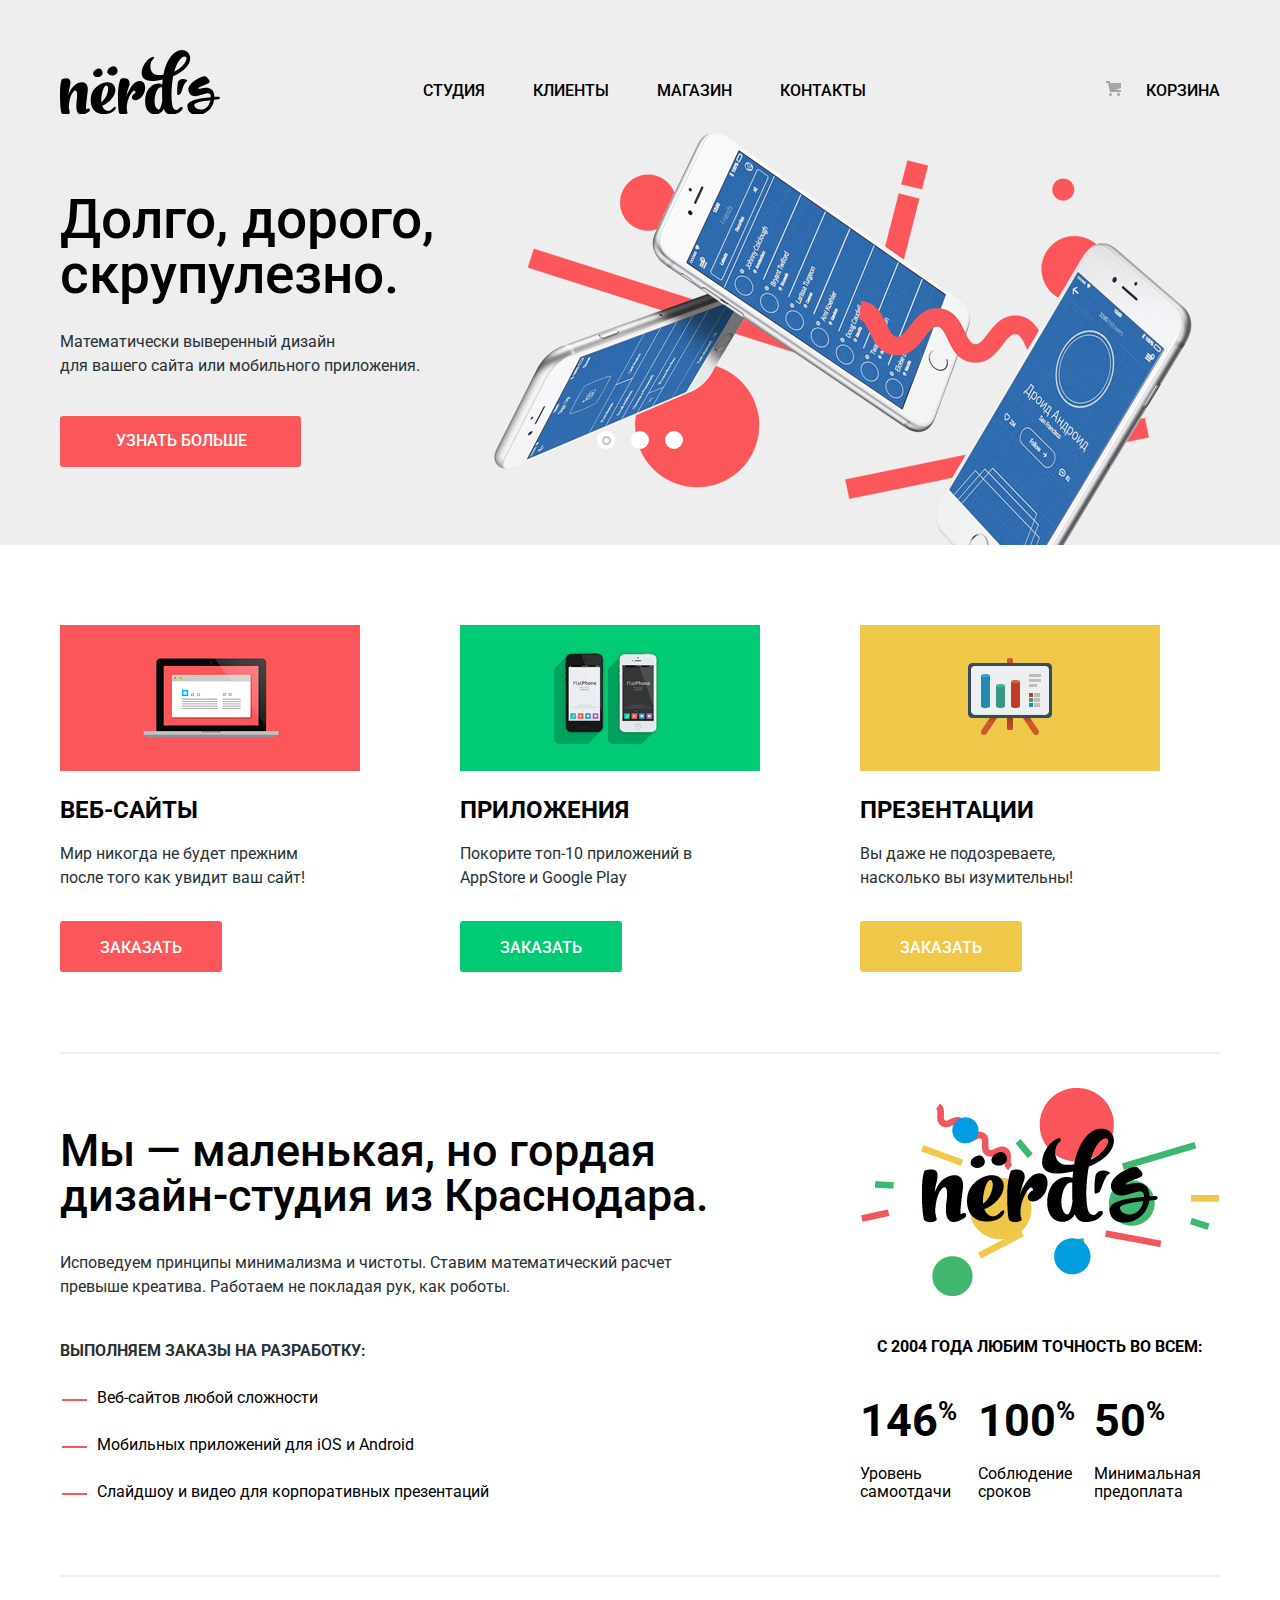
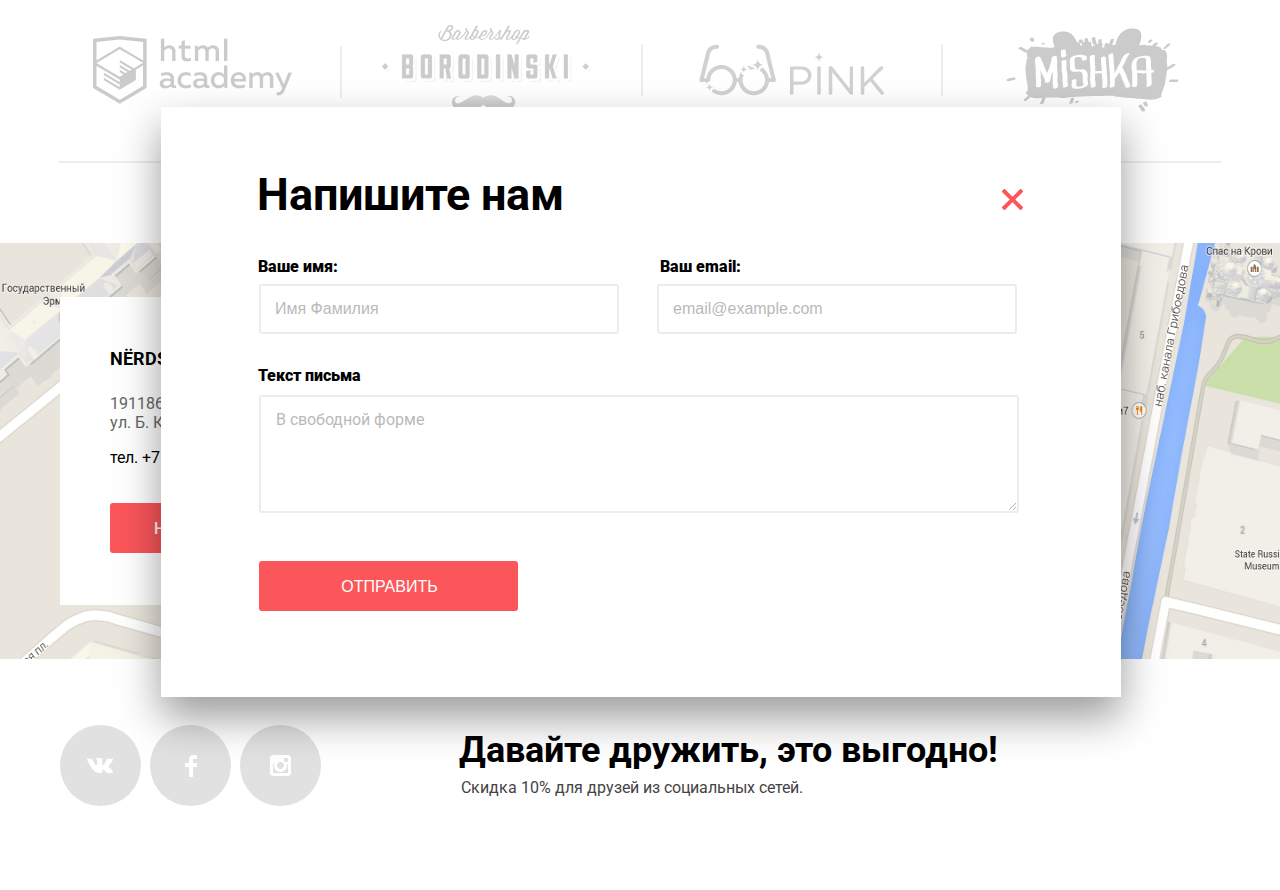
==== commit 885fcd41: "Home Work_10" ====
--- a/index.html
+++ b/index.html
@@ -186,33 +186,27 @@
                     <div class="send-form">
                         <form name="contactus">
                             <fieldset>
-                                <legend>
-                                    <p class="send-form-header">Напишите нам</p>
+                                <legend class="send-form-header">
+                                    Напишите нам
+                                    <a href="#" class="send-form-close"><img src="img/svg/close-cross.svg" width="21" height="21" alt="Закрыть форму"> </a>
                                 </legend>
-                                <div class="send-form-name">
-                                    <label>Ваше имя</label>
-                                    <p>
-                                        <input type="text" placeholder="Имя Фамилия" pattern="[А-Яа-я]*?\s[А-Яа-я]*">
-                                    </p>
-                                </div>
-                                <div class="send-form-email">
-                                    <label>Ваш email</label>
-                                    <p>
-                                        <input type="email" placeholder="email@example.com">
-                                    </p>
-                                </div>
-
-                                <label>Текст письма</label>
-                                <p>
-                                    <textarea placeholder="В свободной форме" rows="10">
-                    </textarea>
+                                <p class="send-form-names">
+                                    <label class="send-form-name">Ваше имя:</label>
+                                    <label class="send-form-email">Ваш email:</label>
                                 </p>
-                                <button type="submit">Отправить</button>
+                                <p class="send-form-values">
+                                    <input type="text" placeholder="Имя Фамилия" pattern="[А-Яа-я]*?\s[А-Яа-я]*">
+                                    <input type="email" placeholder="email@example.com" class="send-email">
+                                </p>
+
+                                <p class="send-form-textarea-header"><label>Текст письма</label></p>
+                                <textarea class="send-text" placeholder="В свободной форме" rows="10"></textarea>
+                                <button type="submit" class="uppercase">Отправить</button>
                             </fieldset>
                         </form>
                     </div>
                 </div>
-                <img src="img/map1.png" width="1440" height="416" alt="Карта">
+                <img class="map" src="img/map1.png" width="1440" height="416" alt="Карта">
             </div>
         </section>
 
--- a/css/style.css
+++ b/css/style.css
@@ -82,8 +82,6 @@
     padding-top: 28px;
 }
 
-.topmenu {}
-
 .topmenu a {
     font-weight: 500;
     font-size: 16px;
@@ -326,11 +324,16 @@
 .send-form {
     width: 960px;
     position: absolute;
-    background-color: red;
+    background-color: var(--white);
     height: 590px;
     left: 101px;
     padding: 0px;
     bottom: -454px;
+    box-shadow: 0px 20px 40px rgba(0, 0, 0, 0.4);
+}
+
+.send-form fieldset {
+    border-width: 0px;
 }
 
 .send-form-header {
@@ -342,48 +345,98 @@
     margin: 0px;
 }
 
-.send-form-email,
-.send-form-name {
-    display: inline-block;
-}
-
-.send-form-email {
-    padding-left: 37px;
-}
-
-.send-form-name {
-    margin: 0px;
-    padding-left: 84px;
-    padding-top: 30px;
-}
-
-.send-form-name label,
-.send-form-email label {
+.send-form-header a {
+    padding-left: 427px;
+}
+
+.send-form label {
     font-weight: 900;
     font-size: 16px;
     line-height: 18px;
 }
 
-.send-form-name p,
-.send-form-email p {
-    margin: 0px;
-    font-weight: 900;
-    font-size: 16px;
-    line-height: 18px;
-}
-
-.send-form-name input,
-.send-form-email input {
+.send-form textarea {
+    width: 760px;
+    height: 118px;
+    background: var(--white);
+    border: 2px solid var(--grey5);
+    box-sizing: border-box;
+    border-radius: 3px;
+    margin-left: 84px;
+    margin-top: 10px;
+    font-size: 16px;
+    color: var(--black2);
+    opacity: 0.5;
+    padding-left: 15px;
+    padding-top: 13px;
+    font-family: "Roboto", "Arial", sans-serif;
+}
+
+.send-form input {
     width: 360px;
     height: 50px;
-    background: #FFFFFF;
-    border: 2px solid #D7DCDE;
+    background: var(--white);
+    border: 2px solid var(--grey5);
     box-sizing: border-box;
     border-radius: 3px;
-    margin-top: 10px;
-    padding-left: 17px;
-    color: #444444;
-}
+    margin-top: 8px;
+    padding-left: 14px;
+    color: var(--black2);
+    opacity: 0.5;
+    font-size: 16px;
+}
+
+.send-form input[type=email] {
+    margin-left: 34px;
+}
+
+.send-form-names {
+    padding-left: 83px;
+    padding-top: 30px;
+    margin: 0px;
+}
+
+.send-form-name {
+    padding-right: 318px;
+}
+
+.send-form-values {
+    padding-left: 84px;
+    margin: 0px;
+}
+
+.send-email {
+    margin-left: 34px;
+}
+
+.send-form-textarea-header {
+    padding-left: 83px;
+    padding-top: 33px;
+    font-weight: bold;
+    font-size: 16px;
+    line-height: 18px;
+    margin: 0px;
+}
+
+.send-form button {
+    width: 259px;
+    height: 50px;
+    background: var(--red);
+    border-radius: 3px;
+    color: var(--white);
+    text-align: center;
+    font-size: 16px;
+    margin-left: 84px;
+    margin-top: 44px;
+    font-size: 16px;
+    color: var(--white);
+    padding-left: 8px;
+    padding-top: 4px;
+    border-width: 0px;
+}
+
+
+/* форма обратной связи*/
 
 .slider,
 .navigation {
@@ -549,8 +602,6 @@
     display: inline-block;
 }
 
-.sort {}
-
 .sortby {
     display: inline-block;
     padding-left: 263px;
@@ -970,7 +1021,7 @@
     background-color: var(--red3);
 }
 
-.adr img {
+.map {
     margin: 0 auto;
     width: 1440px;
     display: block;
@@ -989,10 +1040,6 @@
     grid-template-columns: 260px 760px;
     grid-gap: 140px;
 }
-
-.filters {}
-
-.items {}
 
 .catalog-list {
     padding-left: 0;
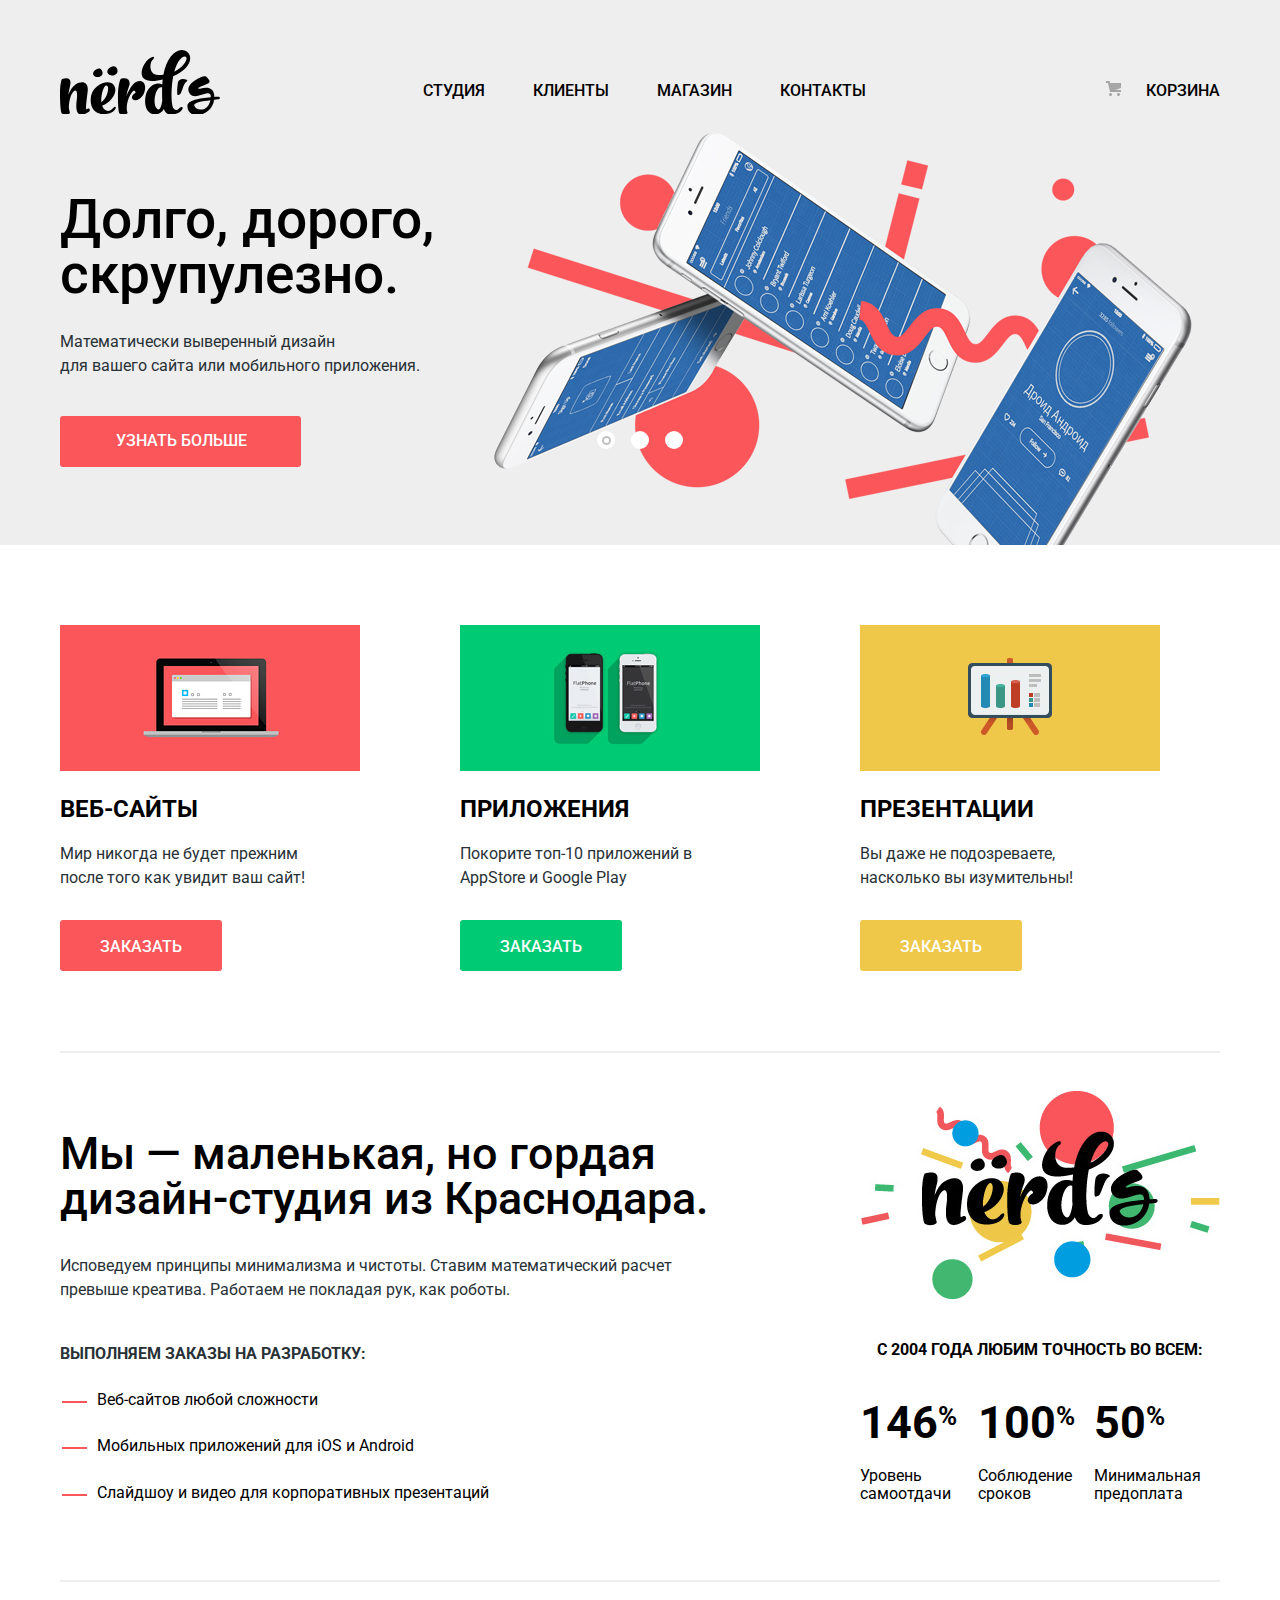
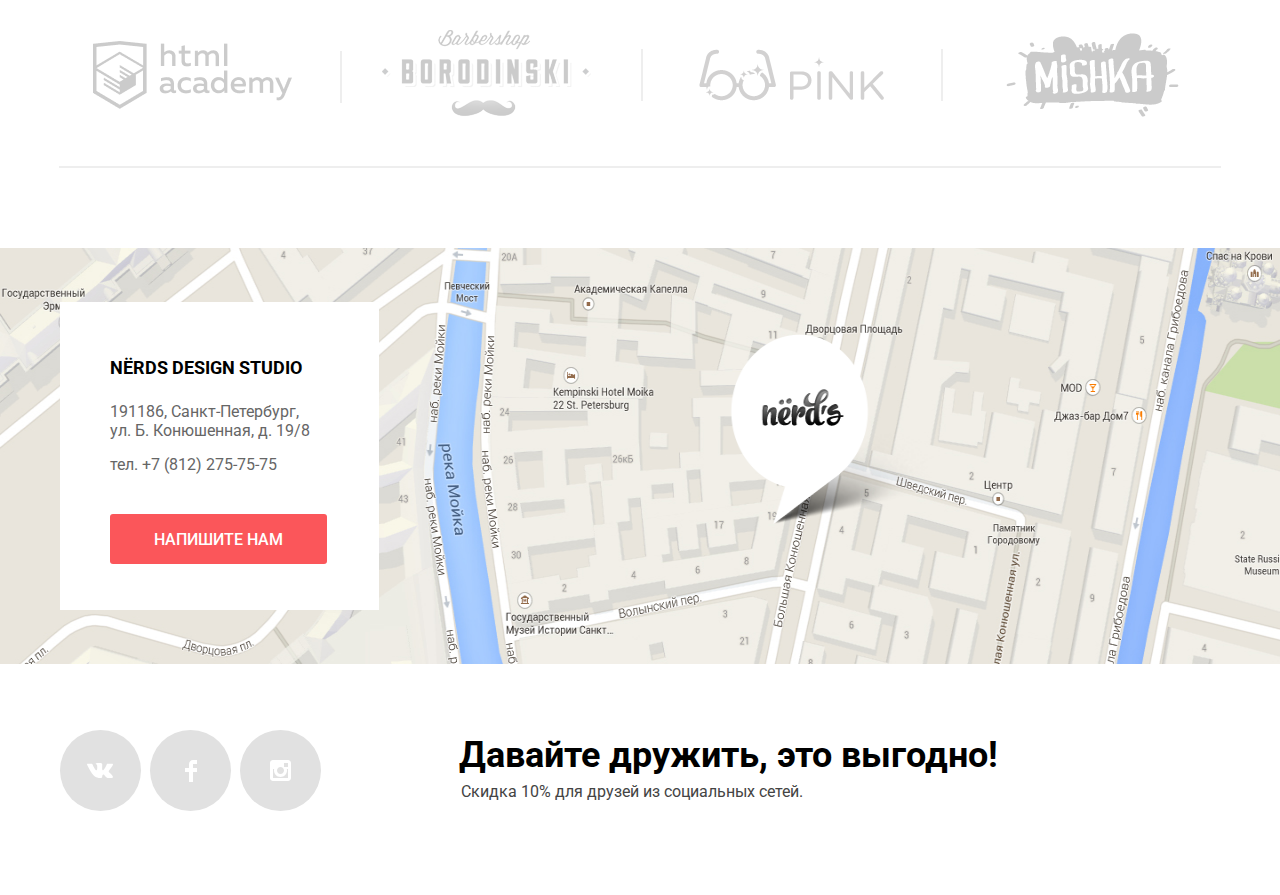
==== commit cedc722f: "HOME_WORK_14" ====
--- a/index.html
+++ b/index.html
@@ -72,10 +72,26 @@
                             </div>
                         </li>
                         <li>
-                            <!--второй слайд-->
-                        </li>
-                        <li>
-                            <!--третий слайд-->
+                            <div class="details visually-hidden">
+                                <div>
+                                    <p class="slogan">Любим математику <br>как никто другой </p>
+                                    <p class="slogan-descripton">Никакого креатива, только математические формулы<br> для расчета идеальных пропорций
+                                    </p>
+                                    <a href="#" class="button uppercase">Узнать больше</a>
+                                </div>
+                                <img src="img/nerds-index-slide21.jpg" width="760" height="431" alt="Два монитора в слайдере">
+                            </div>
+                        </li>
+                        <li>
+                            <div class="details visually-hidden">
+                                <div>
+                                    <p class="slogan">Только ночь,<br>только хардкор</p>
+                                    <p class="slogan-descripton">Работать днем, как все? Мы против этого.<br>Ближе к полуночи работа только начинается
+                                    </p>
+                                    <a href="#" class="button uppercase">Узнать больше</a>
+                                </div>
+                                <img src="img/nerds-index-slide31.jpg" width="760" height="431" alt="Планшет и монитор в слайдере">
+                            </div>
                         </li>
                     </ul>
                     <ul class="slider-nav">
@@ -179,11 +195,11 @@
                     <div class="company-adr">
                         <p class="company-name uppercase">NЁRDS DESIGN STUDIO</p>
                         <p class="company-adress"> 191186, Санкт-Петербург,<br> ул. Б. Конюшенная, д. 19/8</p>
-                        <p>тел. +7 (812) 275-75-75</p>
-                        <a href="" class="button contactus uppercase">Напишите нам</a>
-                    </div>
-
-                    <div class="send-form">
+                        <p class="company-number"><a href="tel:+78122757575">тел. +7 (812) 275-75-75</a></p>
+                        <a href="" class="callus button contactus uppercase ">Напишите нам</a>
+                    </div>
+
+                    <div class="send-form visually-hidden">
                         <form name="contactus">
                             <fieldset>
                                 <legend class="send-form-header">
@@ -191,16 +207,16 @@
                                     <a href="#" class="send-form-close"><img src="img/svg/close-cross.svg" width="21" height="21" alt="Закрыть форму"> </a>
                                 </legend>
                                 <p class="send-form-names">
-                                    <label class="send-form-name">Ваше имя:</label>
-                                    <label class="send-form-email">Ваш email:</label>
+                                    <label class="send-form-name" for="first-last-name">Ваше имя:</label>
+                                    <label class="send-form-email" for="customer-email">Ваш email:</label>
                                 </p>
                                 <p class="send-form-values">
-                                    <input type="text" placeholder="Имя Фамилия" pattern="[А-Яа-я]*?\s[А-Яа-я]*">
-                                    <input type="email" placeholder="email@example.com" class="send-email">
+                                    <input type="text" id="first-last-name" placeholder="Имя Фамилия" pattern="[А-Яа-я]*?\s[А-Яа-я]*">
+                                    <input type="email" id="customer-email" placeholder="email@example.com" class="send-email">
                                 </p>
 
-                                <p class="send-form-textarea-header"><label>Текст письма</label></p>
-                                <textarea class="send-text" placeholder="В свободной форме" rows="10"></textarea>
+                                <p class="send-form-textarea-header"><label for="text-from-form">Текст письма</label></p>
+                                <textarea id="text-from-form" class="send-text" placeholder="В свободной форме" rows="10"></textarea>
                                 <button type="submit" class="uppercase">Отправить</button>
                             </fieldset>
                         </form>
--- a/css/style.css
+++ b/css/style.css
@@ -135,7 +135,6 @@
 }
 
 .logo {
-    /* outline: 5px solid black;*/
     width: 160px;
     height: 65px;
     margin-top: 49px;
@@ -523,7 +522,7 @@
 .catalog-heading {
     font-weight: 500;
     font-size: 55px;
-    padding-top: 34px;
+    padding-top: 39px;
     padding-left: 207px;
     padding-bottom: 104px;
 }
@@ -799,7 +798,7 @@
 
 .company-info-main {
     display: flex;
-    padding-top: 26px;
+    padding-top: 30px;
     justify-content: space-between;
 }
 
@@ -865,7 +864,7 @@
     border-color: var(--light-backgroud);
     background-color: var(--light-backgroud);
     border: solid 1px var(--light-backgroud);
-    margin-top: 22px;
+    margin-top: 25px;
 }
 
 .devider3 {
@@ -999,12 +998,12 @@
     height: 308px;
     position: absolute;
     top: 54px;
-    padding: 32px 50px 50px 50px;
+    padding: 36px 50px 50px 50px;
     box-sizing: border-box;
     background: white;
 }
 
-.company-adr a {
+.callus {
     margin: 40px 0px;
     display: inline-block;
     padding: 17px 44px 15px 44px;
@@ -1013,12 +1012,25 @@
     border-radius: 3px;
 }
 
-.company-adr a:hover {
+.callus:hover {
     background-color: var(--red2);
 }
 
-.company-adr a:focus {
+.callus:focus {
     background-color: var(--red3);
+}
+
+.company-number {
+    margin-bottom: 20px;
+}
+
+.company-number a {
+    font-size: 16px;
+    line-height: 18px;
+    align-items: center;
+    color: var(--dark-grey);
+    margin: 0px;
+    padding: 0px;
 }
 
 .map {
@@ -1036,6 +1048,7 @@
 /* CATALOG CSS*/
 
 .wrapper {
+    margin-bottom: 3px;
     display: grid;
     grid-template-columns: 260px 760px;
     grid-gap: 140px;
@@ -1116,6 +1129,14 @@
     line-height: 22px;
     text-align: center;
     color: var(--light-dark);
+}
+
+.min-price {
+    margin-right: 6px;
+}
+
+.max-price {
+    margin-left: 25px;
 }
 
 .value1 {
@@ -1282,7 +1303,7 @@
 }
 
 .web-features p {
-    padding-bottom: 5px;
+    padding-bottom: 7px;
 }
 
 
@@ -1297,8 +1318,8 @@
     font-size: 16px;
     line-height: 18px;
     color: var(--black);
-    margin-left: -13px;
-    margin-top: 30px;
+    margin-left: 0px;
+    margin-top: 27px;
     border-width: 0px;
 }
 
